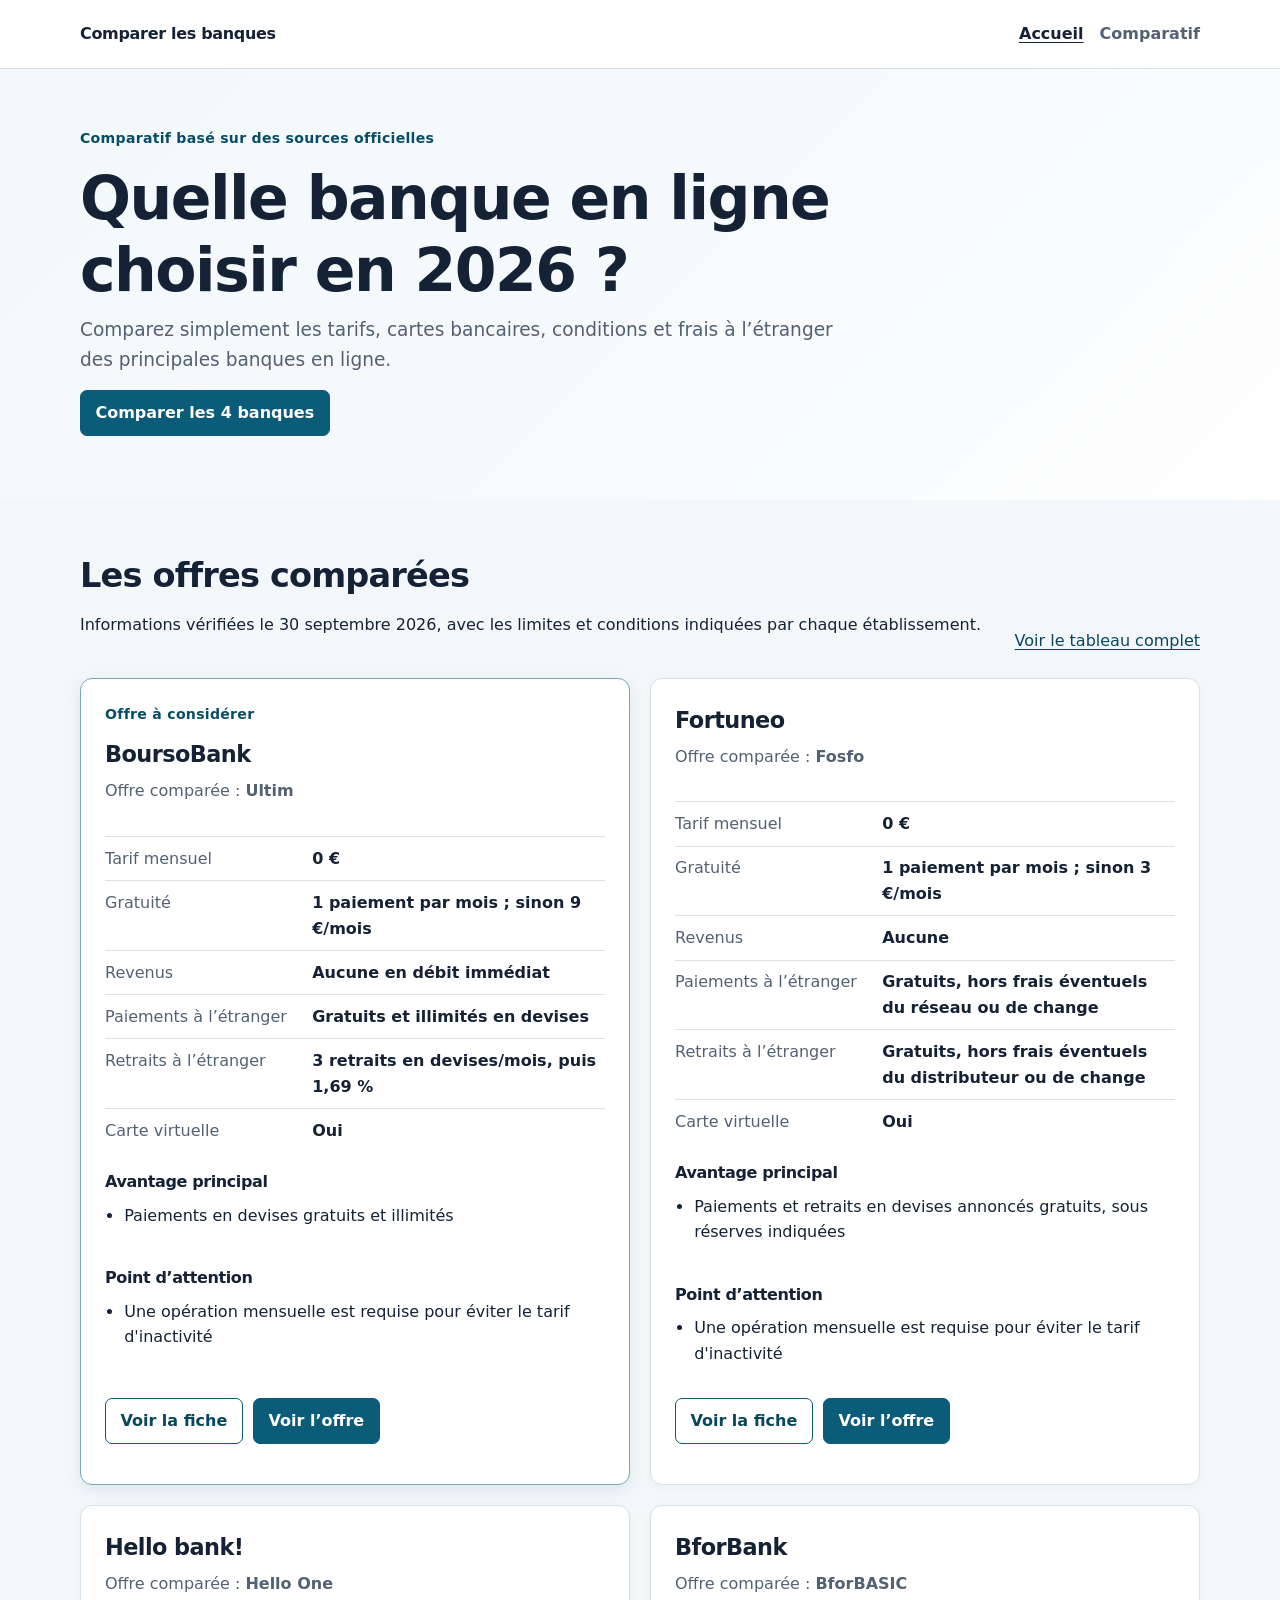
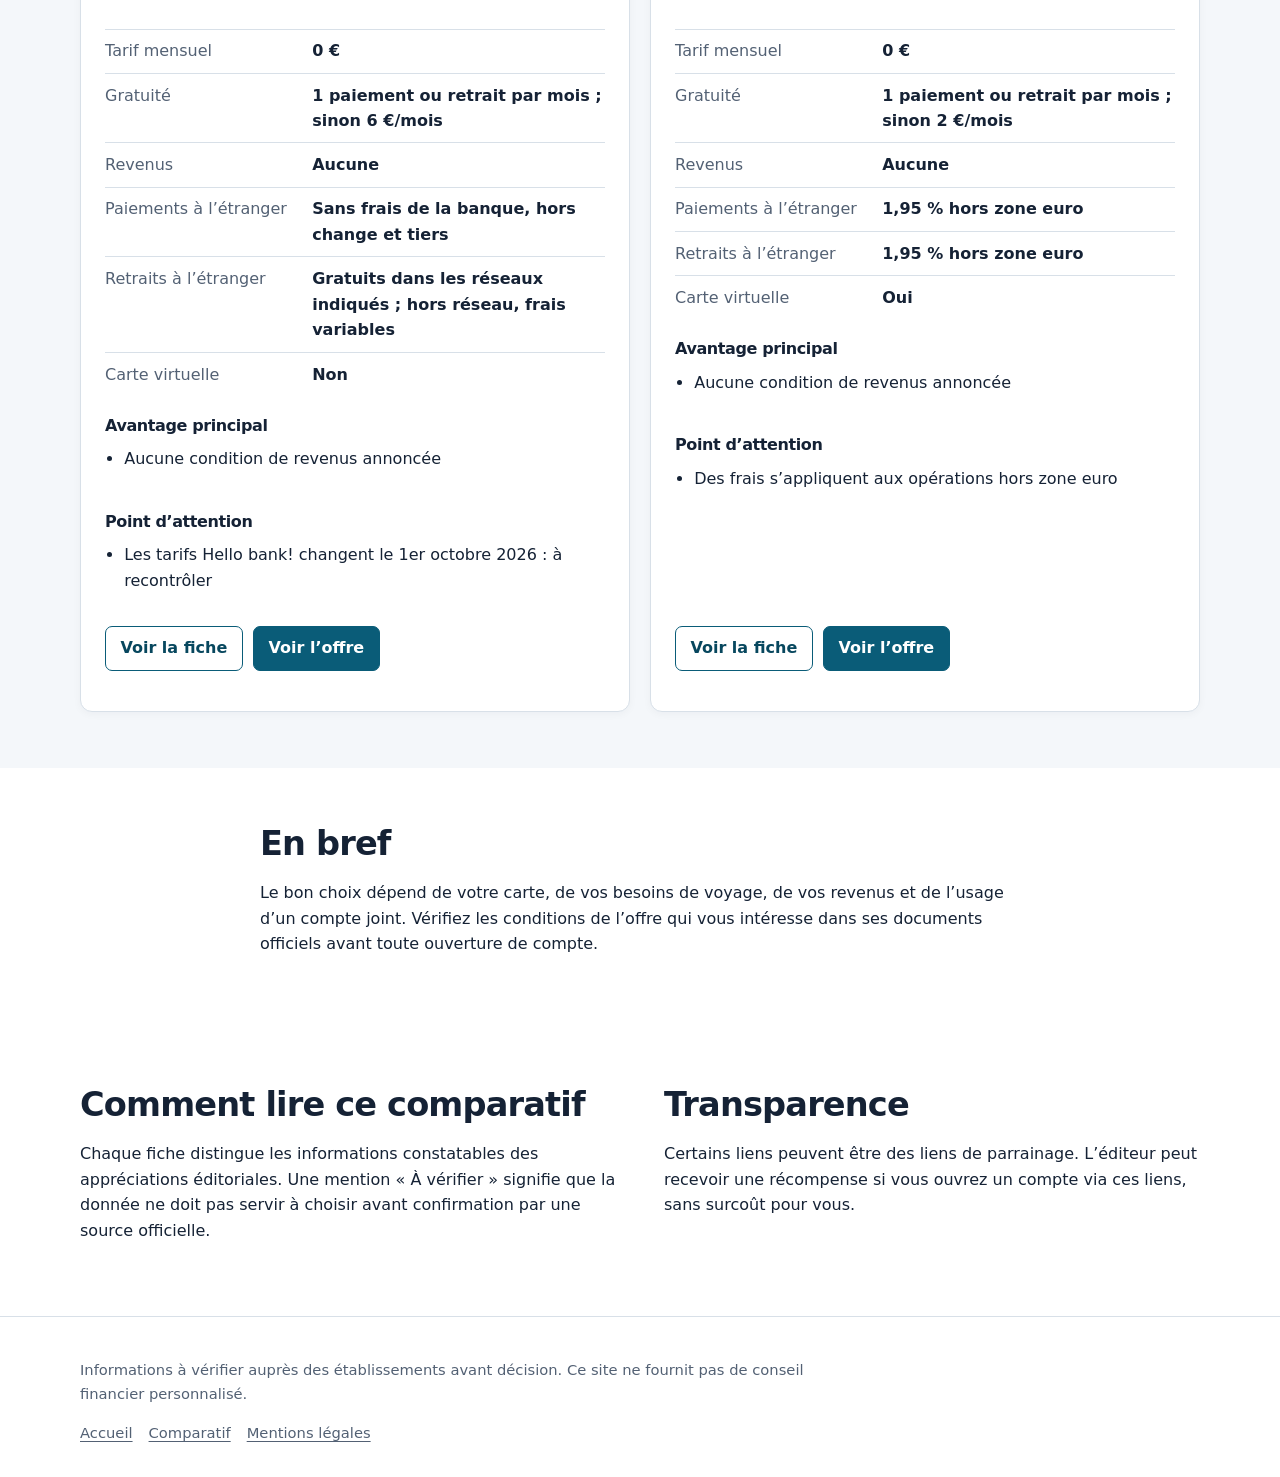
==== index.html @ 64eda51f "Initial commit: static bank comparison site" ====
<!doctype html>
<html lang="fr">
<head>
  <meta charset="utf-8">
  <meta name="viewport" content="width=device-width, initial-scale=1">
  <title>Comparer les banques en ligne en 2026 | Choisir simplement</title>
  <meta name="description" content="Comparez simplement les tarifs, cartes, conditions et frais à l’étranger de quatre banques en ligne françaises.">
  <meta name="robots" content="index,follow">
  <link rel="canonical" href="https://artisanatfacture-lgtm.github.io/Banquom-tre/">
  <meta property="og:type" content="website"><meta property="og:url" content="https://artisanatfacture-lgtm.github.io/Banquom-tre/"><meta property="og:title" content="Comparer les banques en ligne en 2026"><meta property="og:description" content="Tarifs, cartes, conditions et frais à l’étranger, présentés avec leurs sources.">
  <meta name="twitter:card" content="summary">
  <link rel="icon" href="assets/favicon.svg" type="image/svg+xml">
  <link rel="stylesheet" href="css/style.css">
  <script type="application/ld+json">{"@context":"https://schema.org","@type":"WebSite","name":"Comparer les banques en ligne","url":"https://artisanatfacture-lgtm.github.io/Banquom-tre/"}</script>
</head>
<body data-page="home">
  <a class="skip-link" href="#contenu">Aller au contenu</a>
  <header class="site-header"><div class="container header-inner"><a class="brand" href="index.html" aria-label="Accueil Comparer les banques">Comparer les banques</a><nav aria-label="Navigation principale"><a data-nav="home" href="index.html">Accueil</a><a data-nav="comparison" href="comparatif.html">Comparatif</a></nav></div></header>
  <main id="contenu">
    <section class="hero"><div class="container"><p class="eyebrow">Comparatif basé sur des sources officielles</p><h1>Quelle banque en ligne choisir en 2026&nbsp;?</h1><p class="lede">Comparez simplement les tarifs, cartes bancaires, conditions et frais à l’étranger des principales banques en ligne.</p><p><a class="button" href="comparatif.html">Comparer les 4 banques</a></p></div></section>
    <section class="section section-muted" aria-labelledby="offers-title"><div class="container"><div class="section-heading"><div><h2 id="offers-title">Les offres comparées</h2><p>Informations vérifiées le 30 septembre 2026, avec les limites et conditions indiquées par chaque établissement.</p></div><a href="comparatif.html">Voir le tableau complet</a></div><div id="bank-cards" class="bank-grid" aria-live="polite"></div><noscript><p>Activez JavaScript pour afficher les cartes de comparaison. Vous pouvez aussi consulter les fiches : <a href="boursobank.html">BoursoBank</a>, <a href="fortuneo.html">Fortuneo</a>, <a href="hello-bank.html">Hello bank!</a> et <a href="bforbank.html">BforBank</a>.</p></noscript></div></section>
    <section class="section" aria-labelledby="choisir-title"><div class="container narrow"><h2 id="choisir-title">En bref</h2><p>Le bon choix dépend de votre carte, de vos besoins de voyage, de vos revenus et de l’usage d’un compte joint. Vérifiez les conditions de l’offre qui vous intéresse dans ses documents officiels avant toute ouverture de compte.</p></div></section>
    <section class="section" aria-labelledby="method-title"><div class="container two-columns"><div><h2 id="method-title">Comment lire ce comparatif</h2><p>Chaque fiche distingue les informations constatables des appréciations éditoriales. Une mention « À vérifier » signifie que la donnée ne doit pas servir à choisir avant confirmation par une source officielle.</p></div><div><h2>Transparence</h2><p>Certains liens peuvent être des liens de parrainage. L’éditeur peut recevoir une récompense si vous ouvrez un compte via ces liens, sans surcoût pour vous.</p></div></div></section>
  </main>
  <footer class="site-footer"><div class="container"><p>Informations à vérifier auprès des établissements avant décision. Ce site ne fournit pas de conseil financier personnalisé.</p><nav aria-label="Liens de pied de page"><a href="index.html">Accueil</a><a href="comparatif.html">Comparatif</a><a href="mentions-legales.html">Mentions légales</a></nav></div></footer>
  <script src="js/banques.js"></script><script src="js/app.js"></script>
</body>
</html>
---- css/style.css ----
:root { --ink:#152235; --muted:#536174; --surface:#fff; --soft:#f4f7fa; --line:#d8e0e8; --accent:#0a5c78; --accent-dark:#07475e; --focus:#d14e00; --radius:12px; }
* { box-sizing:border-box; }
html { scroll-behavior:smooth; }
body { margin:0; background:var(--surface); color:var(--ink); font-family:system-ui,-apple-system,BlinkMacSystemFont,"Segoe UI",sans-serif; font-size:16px; line-height:1.6; }
a { color:var(--accent-dark); text-underline-offset:3px; }
a:hover { color:var(--ink); }
a:focus-visible, input:focus-visible { outline:3px solid var(--focus); outline-offset:3px; }
.container { width:min(1120px, calc(100% - 2rem)); margin-inline:auto; }
.narrow { max-width:760px; }
.site-header { border-bottom:1px solid var(--line); background:#fff; }
.header-inner { min-height:68px; display:flex; align-items:center; justify-content:space-between; gap:1rem; }
.brand { color:var(--ink); font-weight:750; text-decoration:none; letter-spacing:-.02em; }
.site-header nav, .site-footer nav { display:flex; flex-wrap:wrap; gap:1rem; }
.site-brand { color:var(--ink); font-weight:750; text-decoration:none; letter-spacing:-.02em; }
.site-header nav a { color:var(--muted); text-decoration:none; font-weight:600; }
.site-header nav a[aria-current="page"] { color:var(--ink); text-decoration:underline; }
.hero, .page-intro { padding:3.5rem 0 3rem; background:linear-gradient(135deg,#f2f8fa,#f8fafc 62%,#fff); }
h1,h2,h3,h4 { color:var(--ink); line-height:1.2; letter-spacing:-.025em; }
h1 { max-width:780px; margin:0; font-size:clamp(2.1rem,5vw,3.75rem); }
h2 { margin:0 0 1rem; font-size:clamp(1.55rem,3vw,2.1rem); }
h3 { margin:.25rem 0 .65rem; font-size:1.4rem; }
h4 { margin:1.25rem 0 .35rem; font-size:1rem; }
p { margin:.6rem 0 1rem; }
.lede { max-width:760px; color:var(--muted); font-size:1.16rem; }
.eyebrow, .card-badge { display:inline-block; margin:0 0 .75rem; color:#064d65; font-size:.88rem; font-weight:750; letter-spacing:.02em; }
.section { padding:3.5rem 0; }
.section-muted { background:var(--soft); }
.section-heading { display:flex; align-items:end; justify-content:space-between; gap:1.5rem; margin-bottom:1.5rem; }
.two-columns { display:grid; grid-template-columns:repeat(2,minmax(0,1fr)); gap:3rem; }
.bank-grid { display:grid; grid-template-columns:repeat(2,minmax(0,1fr)); gap:1.25rem; }
.bank-card { display:flex; min-width:0; flex-direction:column; padding:1.5rem; border:1px solid var(--line); border-radius:var(--radius); background:#fff; box-shadow:0 2px 8px rgb(21 34 53 / .04); }
.bank-card-featured { border-color:#79a7b6; box-shadow:0 5px 16px rgb(10 92 120 / .10); }
.offer-name { margin-top:0; color:var(--muted); }
.bank-facts { margin:1rem 0 0; }
.bank-facts div { display:grid; grid-template-columns:minmax(120px, .8fr) 1.2fr; gap:.75rem; padding:.55rem 0; border-top:1px solid var(--line); }
.bank-facts dt { color:var(--muted); }.bank-facts dd { margin:0; font-weight:600; }
.bank-card ul { padding-left:1.2rem; margin:.1rem 0 1rem; }.bank-card li { margin:.25rem 0; }.bank-card .bank-limits { margin-bottom:1rem; }
.card-actions { display:flex; flex-wrap:wrap; gap:.65rem; margin-top:auto; padding-top:.75rem; }
.button { display:inline-flex; align-items:center; justify-content:center; min-height:43px; padding:.55rem .9rem; border:1px solid var(--accent); border-radius:7px; background:var(--accent); color:#fff; font-weight:700; text-align:center; text-decoration:none; }
.button:hover { border-color:var(--accent-dark); background:var(--accent-dark); color:#fff; }.button-secondary { background:#fff; color:var(--accent-dark); }
.filters fieldset { display:flex; flex-wrap:wrap; gap:.75rem 1.25rem; margin:0; padding:1rem; border:1px solid var(--line); border-radius:var(--radius); }.filters legend { padding:0 .35rem; font-weight:700; }.filters label { display:flex; align-items:center; gap:.45rem; color:var(--ink); }.filters input { width:1.1rem; height:1.1rem; accent-color:var(--accent); }
.filter-status,.table-help { color:var(--muted); font-size:.94rem; }.table-help { margin-bottom:.6rem; }.table-scroll { overflow-x:auto; border:1px solid var(--line); border-radius:var(--radius); }.table-scroll:focus-visible { outline:3px solid var(--focus); outline-offset:3px; }.empty-state { margin:0; padding:1rem; }
table { width:100%; min-width:980px; border-collapse:collapse; font-size:.94rem; }th,td { padding:.85rem .9rem; border-bottom:1px solid var(--line); text-align:left; vertical-align:top; }thead th { background:#eaf2f5; font-weight:750; }tbody tr:last-child th,tbody tr:last-child td { border-bottom:0; }tbody th { white-space:nowrap; }
.breadcrumbs { display:flex; flex-wrap:wrap; gap:.55rem; margin-bottom:1rem; color:var(--muted); font-size:.94rem; }.breadcrumbs span[aria-current="page"] { color:var(--ink); }
.detail-page { max-width:900px; padding-top:1.5rem; padding-bottom:4rem; }.detail-page .page-intro { margin:0 0 2rem; padding:2.25rem; border-radius:var(--radius); background:var(--soft); }.detail-page article > section { margin:2.75rem 0; }.detail-page .lead { max-width:720px; color:var(--muted); font-size:1.12rem; }.verification { color:var(--muted); font-size:.92rem; }.breadcrumb { margin:0 0 1.25rem; color:var(--muted); font-size:.92rem; }.breadcrumb ol { display:flex; flex-wrap:wrap; gap:.5rem; padding:0; margin:0; list-style:none; }.breadcrumb li + li::before { content:"/"; margin-right:.5rem; }.fact-grid { display:grid; grid-template-columns:repeat(2,minmax(0,1fr)); gap:0; margin:1.25rem 0; border:1px solid var(--line); border-radius:var(--radius); overflow:hidden; }.fact-grid div { padding:1rem; border-bottom:1px solid var(--line); background:#fff; }.fact-grid div:nth-child(odd) { border-right:1px solid var(--line); }.fact-grid div:nth-last-child(-n + 2) { border-bottom:0; }.fact-grid dt { color:var(--muted); font-size:.88rem; }.fact-grid dd { margin:.15rem 0 0; font-weight:650; }.offer-panel { padding:1.5rem; border:1px solid #79a7b6; border-radius:var(--radius); background:#f2f8fa; }.offer-panel h2 { margin-top:0; }.disclosure { color:var(--muted); font-size:.92rem; }.detail-page details { padding:.85rem 0; border-bottom:1px solid var(--line); }.detail-page summary { cursor:pointer; font-weight:700; }.detail-page details p { margin: .75rem 0 0; }
.site-footer { padding:2rem 0; border-top:1px solid var(--line); color:var(--muted); font-size:.92rem; }.site-footer p { max-width:780px; }.site-footer nav a { color:var(--muted); }
.skip-link { position:absolute; z-index:10; top:0; left:0; padding:.55rem .8rem; transform:translateY(-120%); background:var(--ink); color:#fff; }.skip-link:focus { transform:translateY(0); }
.sr-only { position:absolute; width:1px; height:1px; padding:0; margin:-1px; overflow:hidden; clip:rect(0,0,0,0); white-space:nowrap; border:0; }
@media (max-width:720px) { .header-inner { min-height:62px; }.hero,.page-intro { padding:3.25rem 0 2.75rem; }.section { padding:2.75rem 0; }.bank-grid,.two-columns,.fact-grid { grid-template-columns:1fr; }.section-heading { align-items:start; flex-direction:column; gap:.25rem; }.bank-facts div { grid-template-columns:1fr; gap:.05rem; }.bank-facts dt { font-size:.9rem; }.card-actions .button { flex:1 1 100%; }.detail-page { padding-top:1rem; padding-bottom:2.75rem; }.detail-page .page-intro { padding:1.5rem; }.fact-grid div:nth-child(odd) { border-right:0; }.fact-grid div:nth-last-child(-n + 2) { border-bottom:1px solid var(--line); }.fact-grid div:last-child { border-bottom:0; } }
@media (prefers-reduced-motion:reduce) { html { scroll-behavior:auto; } }
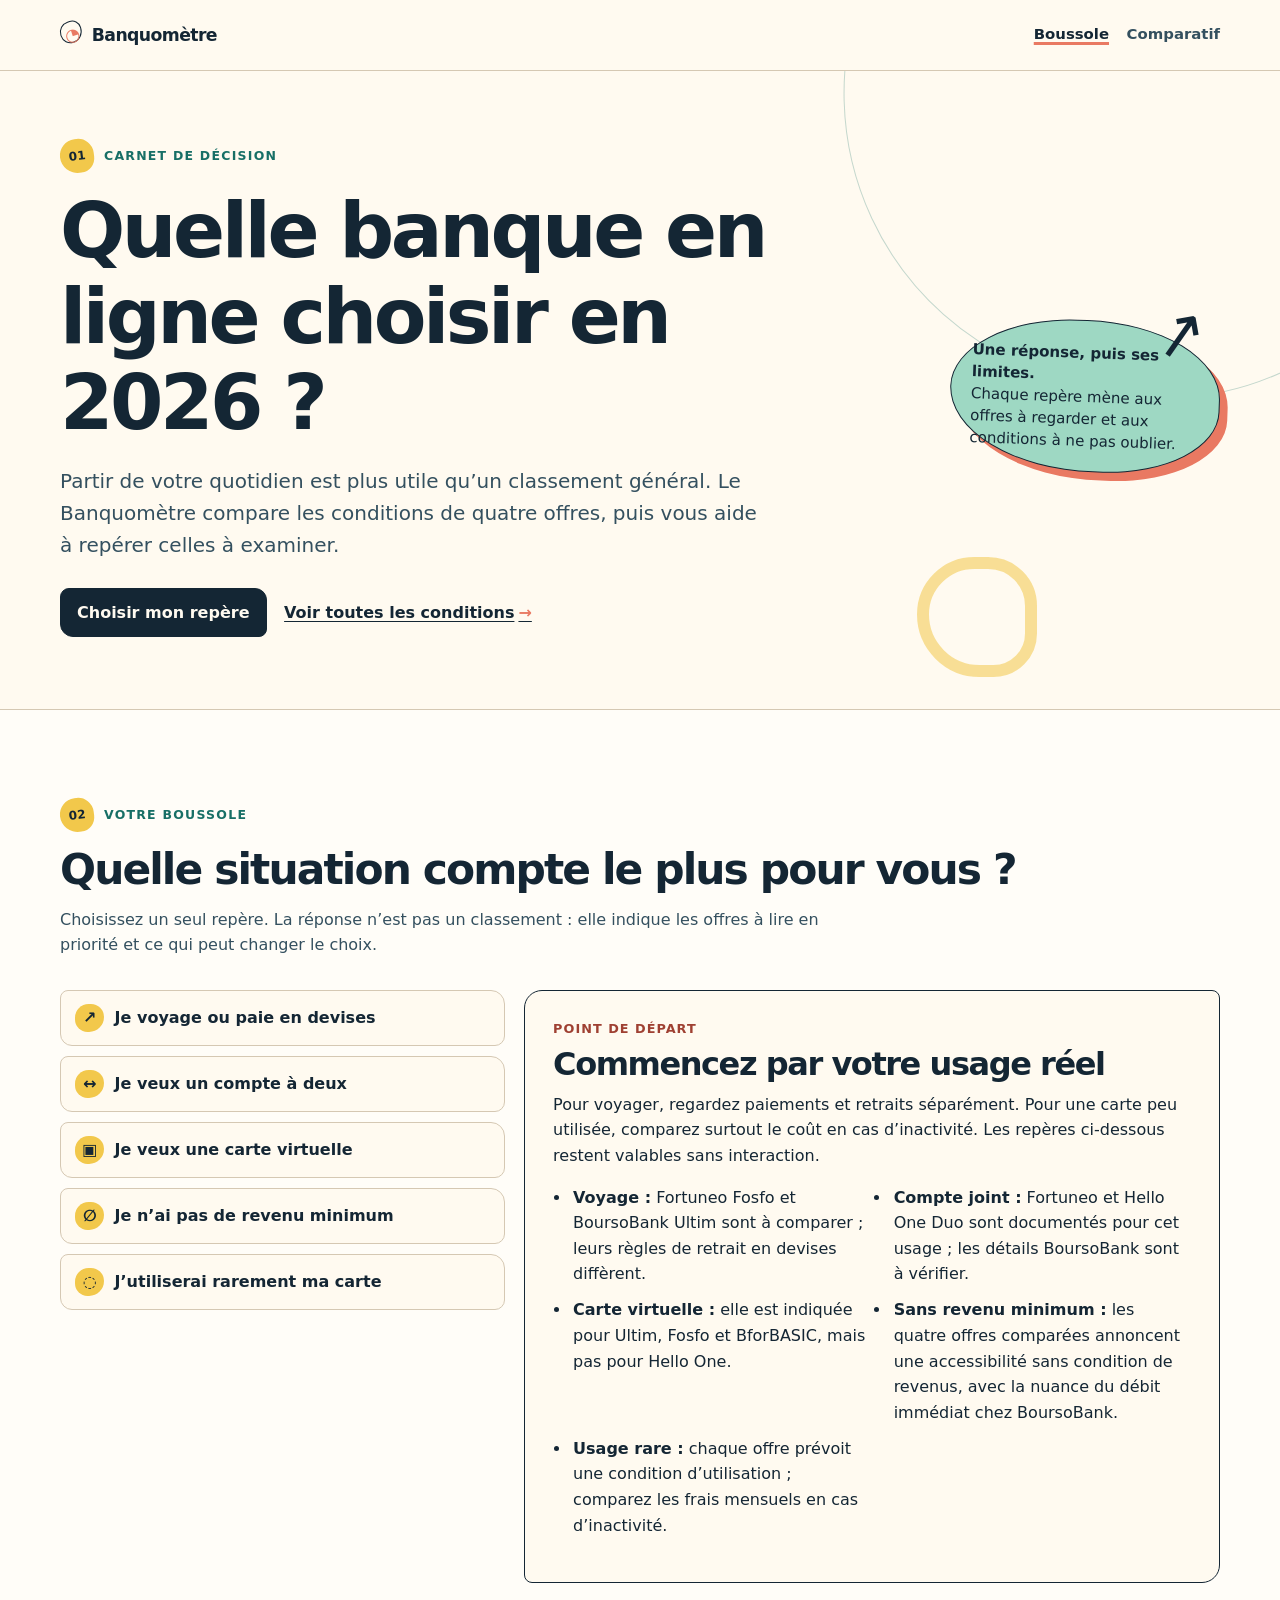
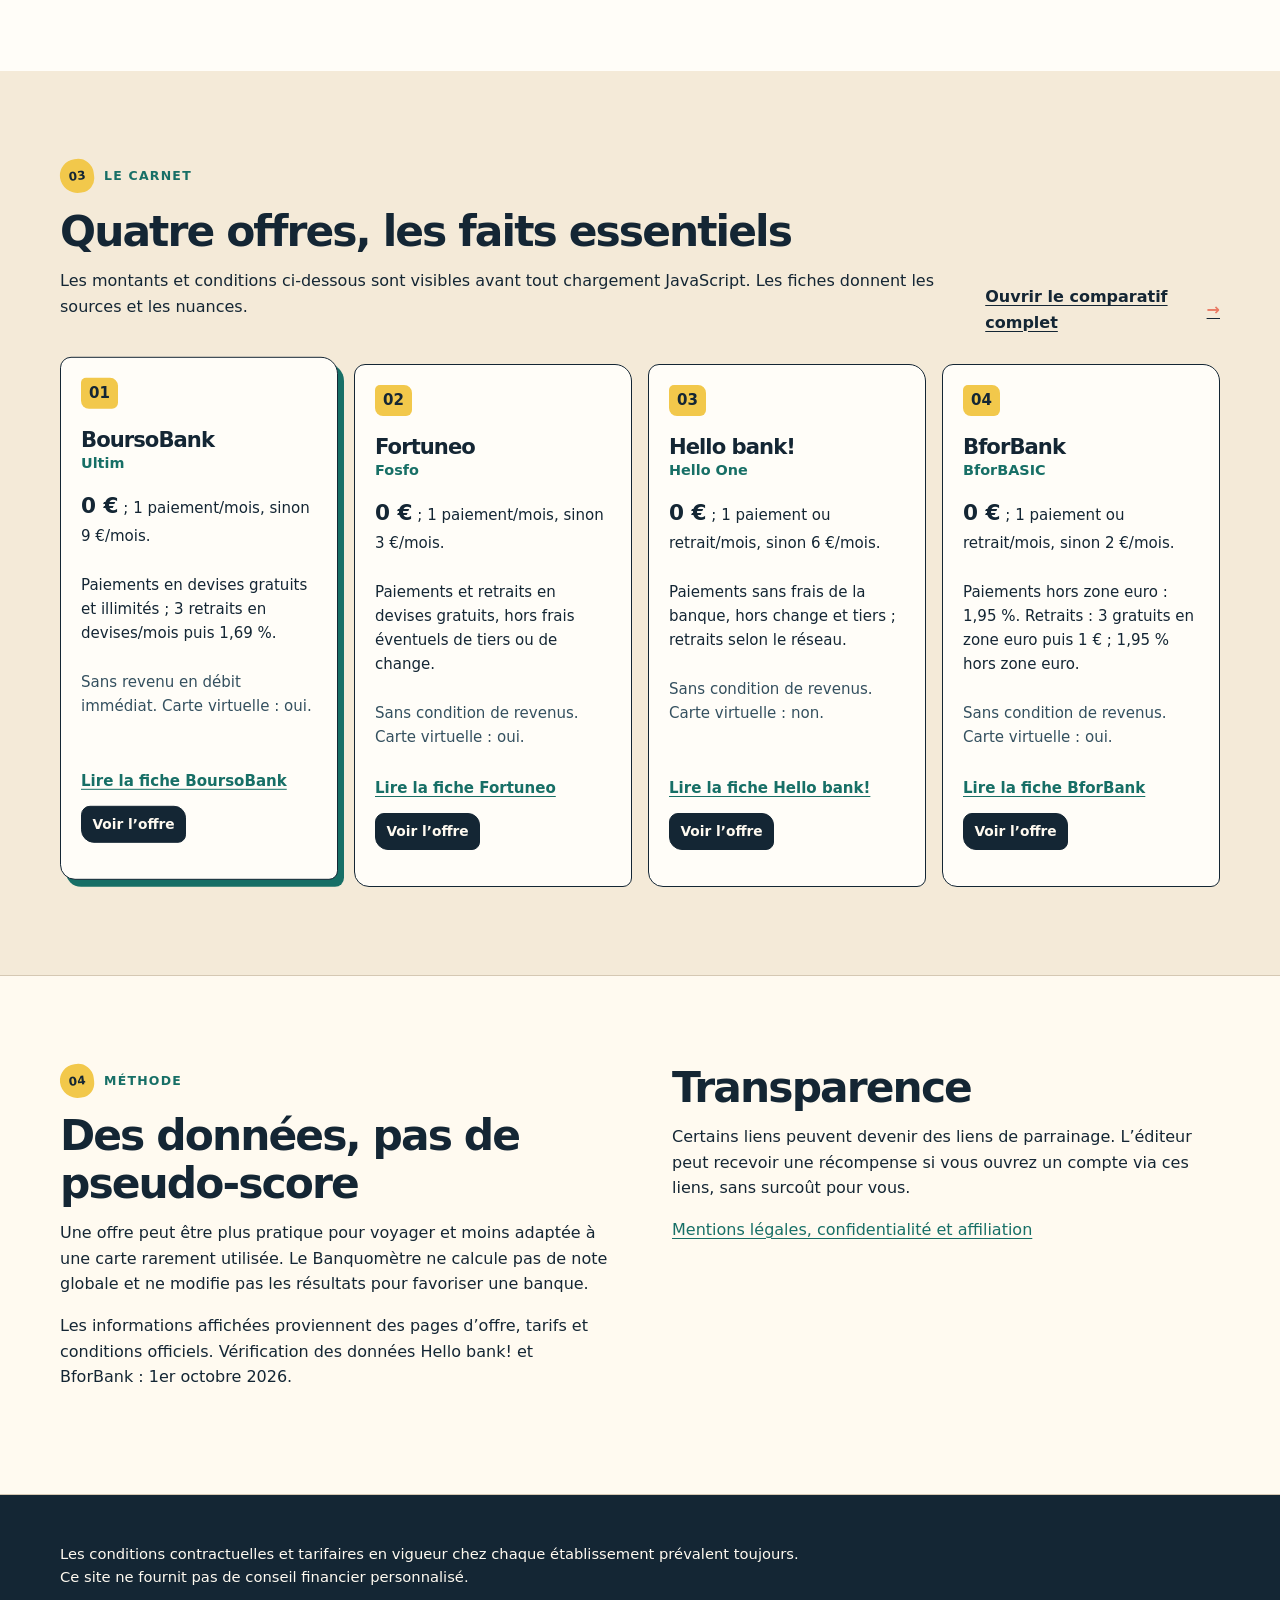
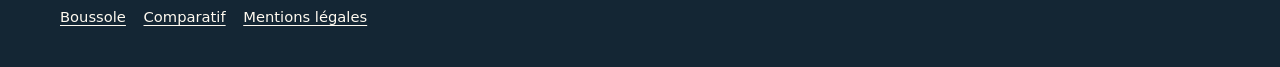
==== commit c89cf98d: "Refondre le parcours de comparaison et les contenus SEO" ====
--- a/index.html
+++ b/index.html
@@ -3,26 +3,34 @@
 <head>
   <meta charset="utf-8">
   <meta name="viewport" content="width=device-width, initial-scale=1">
-  <title>Comparer les banques en ligne en 2026 | Choisir simplement</title>
-  <meta name="description" content="Comparez simplement les tarifs, cartes, conditions et frais à l’étranger de quatre banques en ligne françaises.">
+  <title>Quelle banque en ligne choisir en 2026 ? | Banquomètre</title>
+  <meta name="description" content="Le Banquomètre aide à choisir une banque en ligne selon vos priorités : voyage, compte joint, carte virtuelle, revenus et usage occasionnel.">
   <meta name="robots" content="index,follow">
   <link rel="canonical" href="https://artisanatfacture-lgtm.github.io/Banquom-tre/">
-  <meta property="og:type" content="website"><meta property="og:url" content="https://artisanatfacture-lgtm.github.io/Banquom-tre/"><meta property="og:title" content="Comparer les banques en ligne en 2026"><meta property="og:description" content="Tarifs, cartes, conditions et frais à l’étranger, présentés avec leurs sources.">
+  <meta property="og:type" content="website"><meta property="og:url" content="https://artisanatfacture-lgtm.github.io/Banquom-tre/"><meta property="og:title" content="Quelle banque en ligne choisir en 2026 ? | Banquomètre"><meta property="og:description" content="Des repères clairs et sourcés pour comparer quatre banques en ligne.">
   <meta name="twitter:card" content="summary">
   <link rel="icon" href="assets/favicon.svg" type="image/svg+xml">
   <link rel="stylesheet" href="css/style.css">
-  <script type="application/ld+json">{"@context":"https://schema.org","@type":"WebSite","name":"Comparer les banques en ligne","url":"https://artisanatfacture-lgtm.github.io/Banquom-tre/"}</script>
+  <script type="application/ld+json">{"@context":"https://schema.org","@type":"WebSite","name":"Banquomètre","url":"https://artisanatfacture-lgtm.github.io/Banquom-tre/"}</script>
 </head>
 <body data-page="home">
   <a class="skip-link" href="#contenu">Aller au contenu</a>
-  <header class="site-header"><div class="container header-inner"><a class="brand" href="index.html" aria-label="Accueil Comparer les banques">Comparer les banques</a><nav aria-label="Navigation principale"><a data-nav="home" href="index.html">Accueil</a><a data-nav="comparison" href="comparatif.html">Comparatif</a></nav></div></header>
+  <header class="site-header"><div class="container header-inner"><a class="brand" href="index.html" aria-label="Accueil Banquomètre"><span aria-hidden="true">◔</span> Banquomètre</a><nav aria-label="Navigation principale"><a data-nav="home" href="index.html">Boussole</a><a data-nav="comparison" href="comparatif.html">Comparatif</a></nav></div></header>
   <main id="contenu">
-    <section class="hero"><div class="container"><p class="eyebrow">Comparatif basé sur des sources officielles</p><h1>Quelle banque en ligne choisir en 2026&nbsp;?</h1><p class="lede">Comparez simplement les tarifs, cartes bancaires, conditions et frais à l’étranger des principales banques en ligne.</p><p><a class="button" href="comparatif.html">Comparer les 4 banques</a></p></div></section>
-    <section class="section section-muted" aria-labelledby="offers-title"><div class="container"><div class="section-heading"><div><h2 id="offers-title">Les offres comparées</h2><p>Informations vérifiées le 30 septembre 2026, avec les limites et conditions indiquées par chaque établissement.</p></div><a href="comparatif.html">Voir le tableau complet</a></div><div id="bank-cards" class="bank-grid" aria-live="polite"></div><noscript><p>Activez JavaScript pour afficher les cartes de comparaison. Vous pouvez aussi consulter les fiches : <a href="boursobank.html">BoursoBank</a>, <a href="fortuneo.html">Fortuneo</a>, <a href="hello-bank.html">Hello bank!</a> et <a href="bforbank.html">BforBank</a>.</p></noscript></div></section>
-    <section class="section" aria-labelledby="choisir-title"><div class="container narrow"><h2 id="choisir-title">En bref</h2><p>Le bon choix dépend de votre carte, de vos besoins de voyage, de vos revenus et de l’usage d’un compte joint. Vérifiez les conditions de l’offre qui vous intéresse dans ses documents officiels avant toute ouverture de compte.</p></div></section>
-    <section class="section" aria-labelledby="method-title"><div class="container two-columns"><div><h2 id="method-title">Comment lire ce comparatif</h2><p>Chaque fiche distingue les informations constatables des appréciations éditoriales. Une mention « À vérifier » signifie que la donnée ne doit pas servir à choisir avant confirmation par une source officielle.</p></div><div><h2>Transparence</h2><p>Certains liens peuvent être des liens de parrainage. L’éditeur peut recevoir une récompense si vous ouvrez un compte via ces liens, sans surcoût pour vous.</p></div></div></section>
+    <section class="hero"><div class="container hero-layout"><div><p class="eyebrow"><span>01</span> Carnet de décision</p><h1>Quelle banque en ligne choisir en 2026&nbsp;?</h1><p class="lede">Partir de votre quotidien est plus utile qu’un classement général. Le Banquomètre compare les conditions de quatre offres, puis vous aide à repérer celles à examiner.</p><p class="hero-actions"><a class="button" href="#priorites">Choisir mon repère</a><a class="text-link" href="comparatif.html">Voir toutes les conditions</a></p></div><aside class="compass-note" aria-label="Méthode du Banquomètre"><span class="compass-mark" aria-hidden="true">↗</span><p><strong>Une réponse, puis ses limites.</strong><br>Chaque repère mène aux offres à regarder et aux conditions à ne pas oublier.</p></aside></div></section>
+
+    <section id="priorites" class="section decision-section" aria-labelledby="priority-title"><div class="container"><div class="section-kicker"><span>02</span><p>Votre boussole</p></div><h2 id="priority-title">Quelle situation compte le plus pour vous&nbsp;?</h2><p class="section-intro">Choisissez un seul repère. La réponse n’est pas un classement : elle indique les offres à lire en priorité et ce qui peut changer le choix.</p><div class="priority-layout"><div class="priority-list" role="group" aria-label="Choisir une priorité"><button type="button" class="priority-button" data-priority="travel" aria-pressed="false"><span>↗</span> Je voyage ou paie en devises</button><button type="button" class="priority-button" data-priority="joint" aria-pressed="false"><span>↔</span> Je veux un compte à deux</button><button type="button" class="priority-button" data-priority="virtual" aria-pressed="false"><span>▣</span> Je veux une carte virtuelle</button><button type="button" class="priority-button" data-priority="income" aria-pressed="false"><span>∅</span> Je n’ai pas de revenu minimum</button><button type="button" class="priority-button" data-priority="rare" aria-pressed="false"><span>◌</span> J’utiliserai rarement ma carte</button></div><div id="priority-answer" class="decision-answer"><p class="answer-label">Point de départ</p><h3>Commencez par votre usage réel</h3><p>Pour voyager, regardez paiements et retraits séparément. Pour une carte peu utilisée, comparez surtout le coût en cas d’inactivité. Les repères ci-dessous restent valables sans interaction.</p><ul><li><strong>Voyage :</strong> Fortuneo Fosfo et BoursoBank Ultim sont à comparer ; leurs règles de retrait en devises diffèrent.</li><li><strong>Compte joint :</strong> Fortuneo et Hello One Duo sont documentés pour cet usage ; les détails BoursoBank sont à vérifier.</li><li><strong>Carte virtuelle :</strong> elle est indiquée pour Ultim, Fosfo et BforBASIC, mais pas pour Hello One.</li><li><strong>Sans revenu minimum :</strong> les quatre offres comparées annoncent une accessibilité sans condition de revenus, avec la nuance du débit immédiat chez BoursoBank.</li><li><strong>Usage rare :</strong> chaque offre prévoit une condition d’utilisation ; comparez les frais mensuels en cas d’inactivité.</li></ul></div></div><p id="priority-status" class="sr-only" aria-live="polite"></p></div></section>
+
+    <section class="section offer-ledger" aria-labelledby="offers-title"><div class="container"><div class="section-heading"><div><div class="section-kicker"><span>03</span><p>Le carnet</p></div><h2 id="offers-title">Quatre offres, les faits essentiels</h2><p>Les montants et conditions ci-dessous sont visibles avant tout chargement JavaScript. Les fiches donnent les sources et les nuances.</p></div><a class="text-link" href="comparatif.html">Ouvrir le comparatif complet</a></div><div class="static-offer-grid">
+      <article class="static-offer featured-static"><p class="offer-number">01</p><h3>BoursoBank <span>Ultim</span></h3><p><strong>0 €</strong> ; 1 paiement/mois, sinon 9 €/mois.</p><p>Paiements en devises gratuits et illimités ; 3 retraits en devises/mois puis 1,69 %.</p><p class="offer-note">Sans revenu en débit immédiat. Carte virtuelle : oui.</p><p class="offer-actions"><a href="boursobank.html">Lire la fiche BoursoBank</a><a class="button small-button" data-offer-link="boursobank" href="https://www.boursobank.com/banque/carte-bancaire-gratuite-ultim">Voir l’offre</a></p></article>
+      <article class="static-offer"><p class="offer-number">02</p><h3>Fortuneo <span>Fosfo</span></h3><p><strong>0 €</strong> ; 1 paiement/mois, sinon 3 €/mois.</p><p>Paiements et retraits en devises gratuits, hors frais éventuels de tiers ou de change.</p><p class="offer-note">Sans condition de revenus. Carte virtuelle : oui.</p><p class="offer-actions"><a href="fortuneo.html">Lire la fiche Fortuneo</a><a class="button small-button" data-offer-link="fortuneo" href="https://www.fortuneo.fr/compte-bancaire/decouvrir-fosfo">Voir l’offre</a></p></article>
+      <article class="static-offer"><p class="offer-number">03</p><h3>Hello bank! <span>Hello One</span></h3><p><strong>0 €</strong> ; 1 paiement ou retrait/mois, sinon 6 €/mois.</p><p>Paiements sans frais de la banque, hors change et tiers ; retraits selon le réseau.</p><p class="offer-note">Sans condition de revenus. Carte virtuelle : non.</p><p class="offer-actions"><a href="hello-bank.html">Lire la fiche Hello bank!</a><a class="button small-button" data-offer-link="hello-bank" href="https://www.hellobank.fr/fr/offre/compte-et-cartes/hello-one/">Voir l’offre</a></p></article>
+      <article class="static-offer"><p class="offer-number">04</p><h3>BforBank <span>BforBASIC</span></h3><p><strong>0 €</strong> ; 1 paiement ou retrait/mois, sinon 2 €/mois.</p><p>Paiements hors zone euro : 1,95 %. Retraits : 3 gratuits en zone euro puis 1 € ; 1,95 % hors zone euro.</p><p class="offer-note">Sans condition de revenus. Carte virtuelle : oui.</p><p class="offer-actions"><a href="bforbank.html">Lire la fiche BforBank</a><a class="button small-button" data-offer-link="bforbank" href="https://www.bforbank.com/compte-bancaire/carte-bancaire-bforbasic">Voir l’offre</a></p></article>
+    </div></div></section>
+
+    <section class="section source-section" aria-labelledby="method-title"><div class="container two-columns"><div><div class="section-kicker"><span>04</span><p>Méthode</p></div><h2 id="method-title">Des données, pas de pseudo-score</h2><p>Une offre peut être plus pratique pour voyager et moins adaptée à une carte rarement utilisée. Le Banquomètre ne calcule pas de note globale et ne modifie pas les résultats pour favoriser une banque.</p><p>Les informations affichées proviennent des pages d’offre, tarifs et conditions officiels. <time datetime="2026-10-01">Vérification des données Hello bank! et BforBank : 1er octobre 2026.</time></p></div><div><h2>Transparence</h2><p>Certains liens peuvent devenir des liens de parrainage. L’éditeur peut recevoir une récompense si vous ouvrez un compte via ces liens, sans surcoût pour vous.</p><p><a href="mentions-legales.html">Mentions légales, confidentialité et affiliation</a></p></div></div></section>
   </main>
-  <footer class="site-footer"><div class="container"><p>Informations à vérifier auprès des établissements avant décision. Ce site ne fournit pas de conseil financier personnalisé.</p><nav aria-label="Liens de pied de page"><a href="index.html">Accueil</a><a href="comparatif.html">Comparatif</a><a href="mentions-legales.html">Mentions légales</a></nav></div></footer>
+  <footer class="site-footer"><div class="container"><p>Les conditions contractuelles et tarifaires en vigueur chez chaque établissement prévalent toujours. Ce site ne fournit pas de conseil financier personnalisé.</p><nav aria-label="Liens de pied de page"><a href="index.html">Boussole</a><a href="comparatif.html">Comparatif</a><a href="mentions-legales.html">Mentions légales</a></nav></div></footer>
   <script src="js/banques.js"></script><script src="js/app.js"></script>
 </body>
 </html>
--- a/css/style.css
+++ b/css/style.css
@@ -1,50 +1,22 @@
-:root { --ink:#152235; --muted:#536174; --surface:#fff; --soft:#f4f7fa; --line:#d8e0e8; --accent:#0a5c78; --accent-dark:#07475e; --focus:#d14e00; --radius:12px; }
+:root { --ink:#142634; --ink-soft:#34505f; --paper:#fffaf0; --paper-deep:#f4ead8; --mint:#9ed8c3; --mint-deep:#176f66; --coral:#e97962; --coral-deep:#9f4032; --sun:#f2c84b; --line:#d5c8b3; --white:#fffdf8; --focus:#b9442b; --radius:18px; }
 * { box-sizing:border-box; }
+[hidden] { display:none !important; }
 html { scroll-behavior:smooth; }
-body { margin:0; background:var(--surface); color:var(--ink); font-family:system-ui,-apple-system,BlinkMacSystemFont,"Segoe UI",sans-serif; font-size:16px; line-height:1.6; }
-a { color:var(--accent-dark); text-underline-offset:3px; }
-a:hover { color:var(--ink); }
-a:focus-visible, input:focus-visible { outline:3px solid var(--focus); outline-offset:3px; }
-.container { width:min(1120px, calc(100% - 2rem)); margin-inline:auto; }
-.narrow { max-width:760px; }
-.site-header { border-bottom:1px solid var(--line); background:#fff; }
-.header-inner { min-height:68px; display:flex; align-items:center; justify-content:space-between; gap:1rem; }
-.brand { color:var(--ink); font-weight:750; text-decoration:none; letter-spacing:-.02em; }
-.site-header nav, .site-footer nav { display:flex; flex-wrap:wrap; gap:1rem; }
-.site-brand { color:var(--ink); font-weight:750; text-decoration:none; letter-spacing:-.02em; }
-.site-header nav a { color:var(--muted); text-decoration:none; font-weight:600; }
-.site-header nav a[aria-current="page"] { color:var(--ink); text-decoration:underline; }
-.hero, .page-intro { padding:3.5rem 0 3rem; background:linear-gradient(135deg,#f2f8fa,#f8fafc 62%,#fff); }
-h1,h2,h3,h4 { color:var(--ink); line-height:1.2; letter-spacing:-.025em; }
-h1 { max-width:780px; margin:0; font-size:clamp(2.1rem,5vw,3.75rem); }
-h2 { margin:0 0 1rem; font-size:clamp(1.55rem,3vw,2.1rem); }
-h3 { margin:.25rem 0 .65rem; font-size:1.4rem; }
-h4 { margin:1.25rem 0 .35rem; font-size:1rem; }
-p { margin:.6rem 0 1rem; }
-.lede { max-width:760px; color:var(--muted); font-size:1.16rem; }
-.eyebrow, .card-badge { display:inline-block; margin:0 0 .75rem; color:#064d65; font-size:.88rem; font-weight:750; letter-spacing:.02em; }
-.section { padding:3.5rem 0; }
-.section-muted { background:var(--soft); }
-.section-heading { display:flex; align-items:end; justify-content:space-between; gap:1.5rem; margin-bottom:1.5rem; }
-.two-columns { display:grid; grid-template-columns:repeat(2,minmax(0,1fr)); gap:3rem; }
-.bank-grid { display:grid; grid-template-columns:repeat(2,minmax(0,1fr)); gap:1.25rem; }
-.bank-card { display:flex; min-width:0; flex-direction:column; padding:1.5rem; border:1px solid var(--line); border-radius:var(--radius); background:#fff; box-shadow:0 2px 8px rgb(21 34 53 / .04); }
-.bank-card-featured { border-color:#79a7b6; box-shadow:0 5px 16px rgb(10 92 120 / .10); }
-.offer-name { margin-top:0; color:var(--muted); }
-.bank-facts { margin:1rem 0 0; }
-.bank-facts div { display:grid; grid-template-columns:minmax(120px, .8fr) 1.2fr; gap:.75rem; padding:.55rem 0; border-top:1px solid var(--line); }
-.bank-facts dt { color:var(--muted); }.bank-facts dd { margin:0; font-weight:600; }
-.bank-card ul { padding-left:1.2rem; margin:.1rem 0 1rem; }.bank-card li { margin:.25rem 0; }.bank-card .bank-limits { margin-bottom:1rem; }
-.card-actions { display:flex; flex-wrap:wrap; gap:.65rem; margin-top:auto; padding-top:.75rem; }
-.button { display:inline-flex; align-items:center; justify-content:center; min-height:43px; padding:.55rem .9rem; border:1px solid var(--accent); border-radius:7px; background:var(--accent); color:#fff; font-weight:700; text-align:center; text-decoration:none; }
-.button:hover { border-color:var(--accent-dark); background:var(--accent-dark); color:#fff; }.button-secondary { background:#fff; color:var(--accent-dark); }
-.filters fieldset { display:flex; flex-wrap:wrap; gap:.75rem 1.25rem; margin:0; padding:1rem; border:1px solid var(--line); border-radius:var(--radius); }.filters legend { padding:0 .35rem; font-weight:700; }.filters label { display:flex; align-items:center; gap:.45rem; color:var(--ink); }.filters input { width:1.1rem; height:1.1rem; accent-color:var(--accent); }
-.filter-status,.table-help { color:var(--muted); font-size:.94rem; }.table-help { margin-bottom:.6rem; }.table-scroll { overflow-x:auto; border:1px solid var(--line); border-radius:var(--radius); }.table-scroll:focus-visible { outline:3px solid var(--focus); outline-offset:3px; }.empty-state { margin:0; padding:1rem; }
-table { width:100%; min-width:980px; border-collapse:collapse; font-size:.94rem; }th,td { padding:.85rem .9rem; border-bottom:1px solid var(--line); text-align:left; vertical-align:top; }thead th { background:#eaf2f5; font-weight:750; }tbody tr:last-child th,tbody tr:last-child td { border-bottom:0; }tbody th { white-space:nowrap; }
-.breadcrumbs { display:flex; flex-wrap:wrap; gap:.55rem; margin-bottom:1rem; color:var(--muted); font-size:.94rem; }.breadcrumbs span[aria-current="page"] { color:var(--ink); }
-.detail-page { max-width:900px; padding-top:1.5rem; padding-bottom:4rem; }.detail-page .page-intro { margin:0 0 2rem; padding:2.25rem; border-radius:var(--radius); background:var(--soft); }.detail-page article > section { margin:2.75rem 0; }.detail-page .lead { max-width:720px; color:var(--muted); font-size:1.12rem; }.verification { color:var(--muted); font-size:.92rem; }.breadcrumb { margin:0 0 1.25rem; color:var(--muted); font-size:.92rem; }.breadcrumb ol { display:flex; flex-wrap:wrap; gap:.5rem; padding:0; margin:0; list-style:none; }.breadcrumb li + li::before { content:"/"; margin-right:.5rem; }.fact-grid { display:grid; grid-template-columns:repeat(2,minmax(0,1fr)); gap:0; margin:1.25rem 0; border:1px solid var(--line); border-radius:var(--radius); overflow:hidden; }.fact-grid div { padding:1rem; border-bottom:1px solid var(--line); background:#fff; }.fact-grid div:nth-child(odd) { border-right:1px solid var(--line); }.fact-grid div:nth-last-child(-n + 2) { border-bottom:0; }.fact-grid dt { color:var(--muted); font-size:.88rem; }.fact-grid dd { margin:.15rem 0 0; font-weight:650; }.offer-panel { padding:1.5rem; border:1px solid #79a7b6; border-radius:var(--radius); background:#f2f8fa; }.offer-panel h2 { margin-top:0; }.disclosure { color:var(--muted); font-size:.92rem; }.detail-page details { padding:.85rem 0; border-bottom:1px solid var(--line); }.detail-page summary { cursor:pointer; font-weight:700; }.detail-page details p { margin: .75rem 0 0; }
-.site-footer { padding:2rem 0; border-top:1px solid var(--line); color:var(--muted); font-size:.92rem; }.site-footer p { max-width:780px; }.site-footer nav a { color:var(--muted); }
-.skip-link { position:absolute; z-index:10; top:0; left:0; padding:.55rem .8rem; transform:translateY(-120%); background:var(--ink); color:#fff; }.skip-link:focus { transform:translateY(0); }
+body { margin:0; background:var(--paper); color:var(--ink); font-family:system-ui,-apple-system,BlinkMacSystemFont,"Segoe UI",sans-serif; font-size:16px; line-height:1.6; }
+a { color:var(--mint-deep); text-decoration-thickness:1px; text-underline-offset:3px; } a:hover { color:var(--ink); }
+a:focus-visible,button:focus-visible,input:focus-visible { outline:3px solid var(--focus); outline-offset:3px; } button { font:inherit; }
+.container { width:min(1160px,calc(100% - 2rem)); margin-inline:auto; }.narrow { max-width:760px; }
+.skip-link { position:absolute; z-index:20; top:0; left:1rem; padding:.6rem .9rem; transform:translateY(-150%); background:var(--ink); color:#fff; }.skip-link:focus { transform:translateY(0); }
+.site-header { position:relative; border-bottom:1px solid var(--line); background:rgb(255 250 240 / .92); }.header-inner { display:flex; align-items:center; justify-content:space-between; min-height:70px; gap:1rem; }.brand,.site-brand { color:var(--ink); font-size:1.08rem; font-weight:800; letter-spacing:-.035em; text-decoration:none; }.brand span { display:inline-grid; width:1.4rem; height:1.4rem; place-items:center; margin-right:.25rem; border:1px solid var(--ink); border-radius:50% 42% 55% 47%; color:var(--coral); transform:rotate(-18deg); }.site-header nav,.site-footer nav { display:flex; flex-wrap:wrap; gap:1.1rem; }.site-header nav a { color:var(--ink-soft); font-size:.93rem; font-weight:750; text-decoration:none; }.site-header nav a[aria-current="page"] { color:var(--ink); text-decoration:underline; text-decoration-color:var(--coral); text-decoration-thickness:3px; }
+h1,h2,h3,h4 { margin-top:0; color:var(--ink); line-height:1.12; letter-spacing:-.045em; } h1 { max-width:820px; margin-bottom:1.2rem; font-size:clamp(2.5rem,6vw,5.3rem); } h2 { margin-bottom:.8rem; font-size:clamp(1.7rem,3.6vw,2.65rem); } h3 { margin-bottom:.55rem; font-size:1.32rem; } h4 { font-size:1rem; } p { margin:.55rem 0 1rem; }.lede { max-width:710px; color:var(--ink-soft); font-size:clamp(1.08rem,2vw,1.25rem); }.section { padding:5.5rem 0; }
+.hero { position:relative; overflow:hidden; padding:4.25rem 0 3.5rem; background:var(--paper); }.hero::before { position:absolute; top:-18rem; right:-11rem; width:38rem; height:38rem; border:1px solid var(--mint-deep); border-radius:44% 56% 49% 51%; content:""; opacity:.25; transform:rotate(20deg); }.hero::after { position:absolute; right:19%; bottom:2rem; width:6rem; height:6rem; border:12px solid var(--sun); border-radius:54% 46% 41% 59%; content:""; opacity:.55; }.hero-layout { position:relative; z-index:1; display:grid; grid-template-columns:minmax(0,1fr) 270px; align-items:end; gap:3rem; }.eyebrow,.section-kicker { display:flex; align-items:center; gap:.6rem; margin:0 0 .9rem; color:var(--mint-deep); font-size:.78rem; font-weight:850; letter-spacing:.1em; text-transform:uppercase; }.eyebrow span,.section-kicker span { display:inline-grid; width:2.15rem; height:2.15rem; place-items:center; border-radius:51% 49% 45% 55%; background:var(--sun); color:var(--ink); font-size:.75rem; letter-spacing:0; transform:rotate(-7deg); }.section-kicker p { margin:0; }.hero-actions { display:flex; flex-wrap:wrap; align-items:center; gap:1.1rem; margin-top:1.7rem; }.button { display:inline-flex; align-items:center; justify-content:center; min-height:45px; padding:.65rem 1rem; border:1px solid var(--ink); border-radius:9px 12px 8px 13px; background:var(--ink); color:var(--paper); font-weight:800; text-align:center; text-decoration:none; cursor:pointer; }.button:hover { border-color:var(--mint-deep); background:var(--mint-deep); color:#fff; }.button-secondary { background:transparent; color:var(--ink); }.button-secondary:hover { color:#fff; }.small-button { min-height:36px; padding:.4rem .65rem; font-size:.86rem; }.text-link { display:inline-flex; align-items:center; gap:.25rem; color:var(--ink); font-weight:750; }.text-link::after { color:var(--coral); content:"→"; transition:transform .18s ease; }.text-link:hover::after { transform:translateX(3px); }.compass-note { position:relative; align-self:center; padding:1.4rem 1.25rem 1.15rem; border:1px solid var(--ink); border-radius:48% 52% 44% 56%; background:var(--mint); box-shadow:8px 8px 0 var(--coral); transform:rotate(2deg); }.compass-note p { position:relative; z-index:1; margin:0; font-size:.94rem; line-height:1.45; }.compass-mark { position:absolute; top:-1.4rem; right:.9rem; color:var(--ink); font-size:4rem; line-height:1; transform:rotate(-12deg); }
+.decision-section { border-top:1px solid var(--line); background:var(--white); }.section-intro { max-width:760px; color:var(--ink-soft); }.priority-layout { display:grid; grid-template-columns:minmax(280px,.78fr) minmax(0,1.22fr); gap:1.2rem; margin-top:2rem; }.priority-list { display:grid; align-content:start; gap:.6rem; }.priority-button { display:flex; align-items:center; gap:.65rem; width:100%; padding:.8rem .9rem; border:1px solid var(--line); border-radius:8px 14px 10px 12px; background:var(--paper); color:var(--ink); font-weight:750; text-align:left; cursor:pointer; }.priority-button span { display:inline-grid; flex:0 0 1.8rem; width:1.8rem; height:1.8rem; place-items:center; border-radius:50% 48% 55% 46%; background:var(--sun); color:var(--ink); }.priority-button:hover,.priority-button[aria-pressed="true"] { border-color:var(--ink); background:var(--mint); }.priority-button[aria-pressed="true"] { box-shadow:4px 4px 0 var(--coral); }.decision-answer { min-height:280px; padding:1.75rem; border:1px solid var(--ink); border-radius:var(--radius) 8px var(--radius) 8px; background:var(--paper); }.decision-answer h3 { max-width:620px; font-size:clamp(1.35rem,2.7vw,2rem); }.decision-answer ul { display:grid; grid-template-columns:repeat(2,minmax(0,1fr)); gap:.65rem 1.3rem; padding-left:1.1rem; }.decision-answer li { padding-left:.15rem; }.answer-label { margin:0 0 .5rem; color:var(--coral-deep); font-size:.8rem; font-weight:850; letter-spacing:.08em; text-transform:uppercase; }.answer-limit { padding:.75rem .85rem; border-left:4px solid var(--coral); background:var(--paper-deep); }.answer-links { display:flex; flex-wrap:wrap; gap:1rem; } html:not(.js) .priority-list { display:none; }
+.offer-ledger { position:relative; background:var(--paper-deep); }.section-heading { display:flex; align-items:end; justify-content:space-between; gap:1.5rem; margin-bottom:1.8rem; }.static-offer-grid { display:grid; grid-template-columns:repeat(4,minmax(0,1fr)); gap:1rem; }.static-offer { display:flex; min-width:0; flex-direction:column; padding:1.25rem; border:1px solid var(--ink); border-radius:11px 17px 9px 15px; background:var(--white); }.featured-static { transform:translateY(-.45rem); box-shadow:6px 7px 0 var(--mint-deep); }.offer-number { width:max-content; margin:0 0 1.2rem; padding:.2rem .5rem; border-radius:5px 8px 6px 8px; background:var(--sun); color:var(--ink); font-size:.78rem; font-weight:850; }.static-offer h3 span { display:block; margin-top:.25rem; color:var(--mint-deep); font-size:.9rem; font-weight:700; letter-spacing:0; }.static-offer p { font-size:.94rem; }.static-offer p strong { font-size:1.35rem; }.offer-note { color:var(--ink-soft); }.offer-actions { display:flex; flex-wrap:wrap; align-items:center; gap:.8rem; margin-top:auto; padding-top:.7rem; }.offer-actions a { margin-top:0; font-weight:800; }
+.source-section { border-top:1px solid var(--line); }.two-columns { display:grid; grid-template-columns:repeat(2,minmax(0,1fr)); gap:4rem; }.source-list { padding-left:1.1rem; }.source-list li { margin:.45rem 0; }.site-footer { padding:2.4rem 0; border-top:1px solid var(--line); background:var(--ink); color:var(--paper); font-size:.92rem; }.site-footer p { max-width:760px; }.site-footer nav a { color:var(--paper); }
+.page-intro { padding:4.25rem 0 3rem; background:var(--paper-deep); }.breadcrumbs,.breadcrumb { display:flex; flex-wrap:wrap; gap:.55rem; margin:0 0 1.1rem; color:var(--ink-soft); font-size:.9rem; }.breadcrumb ol { display:flex; flex-wrap:wrap; gap:.55rem; padding:0; margin:0; list-style:none; }.breadcrumb li + li::before { margin-right:.55rem; content:"/"; }.comparison-section { background:var(--white); }.filters fieldset { display:flex; flex-wrap:wrap; gap:.7rem; margin:0; padding:1.15rem; border:1px solid var(--line); border-radius:13px 9px 15px 10px; background:var(--paper); }.filters legend { padding:0 .4rem; font-weight:850; }.filters label { display:flex; align-items:center; gap:.45rem; padding:.35rem .55rem; border-radius:7px; color:var(--ink); font-weight:650; }.filters label:has(input:checked) { background:var(--mint); }.filters input { width:1.05rem; height:1.05rem; accent-color:var(--mint-deep); }.filter-status { margin:1rem 0 .45rem; color:var(--mint-deep); font-size:.92rem; font-weight:750; }.filter-explanation { max-width:850px; margin:.75rem 0 1.4rem; padding:.85rem 1rem; border-left:4px solid var(--sun); background:var(--paper-deep); }.comparison-table-wrap { overflow:hidden; border:1px solid var(--ink); border-radius:14px 8px 15px 10px; background:var(--white); }table { width:100%; border-collapse:collapse; }caption { padding:.75rem 1rem; background:var(--mint); color:var(--ink); font-weight:850; text-align:left; }th,td { padding:1rem; border-bottom:1px solid var(--line); text-align:left; vertical-align:top; }thead th { background:var(--ink); color:var(--paper); font-size:.86rem; }tbody tr:nth-child(even) { background:#fff8ea; }tbody tr:last-child th,tbody tr:last-child td { border-bottom:0; }tbody th { min-width:135px; font-size:1rem; }tbody th span { display:block; margin-top:.15rem; color:var(--mint-deep); font-size:.85rem; font-weight:700; }td { color:var(--ink-soft); font-size:.93rem; }td strong { color:var(--ink); }
+.detail-page { max-width:920px; padding-top:1.5rem; padding-bottom:4.5rem; }.detail-page .page-intro { margin:0 0 2rem; padding:2rem; border:1px solid var(--line); border-radius:16px 9px 17px 11px; background:var(--paper-deep); }.detail-page .page-intro h1 { font-size:clamp(2.15rem,5vw,4rem); }.detail-page article > section { margin:2.75rem 0; }.lead { max-width:720px; color:var(--ink-soft); font-size:1.1rem; }.verification { color:var(--ink-soft); font-size:.92rem; }.fact-grid { display:grid; grid-template-columns:repeat(2,minmax(0,1fr)); margin:1.4rem 0; border:1px solid var(--line); border-radius:14px 8px 15px 10px; overflow:hidden; }.fact-grid div { padding:1rem; border-right:1px solid var(--line); border-bottom:1px solid var(--line); background:var(--white); }.fact-grid div:nth-child(even) { border-right:0; }.fact-grid div:nth-last-child(-n + 2) { border-bottom:0; }.fact-grid dt { color:var(--ink-soft); font-size:.83rem; font-weight:700; }.fact-grid dd { margin:.2rem 0 0; font-weight:700; }.decision-grid { display:grid; grid-template-columns:repeat(3,minmax(0,1fr)); gap:1rem; }.decision-card { padding:1.2rem; border-radius:11px 16px 9px 14px; }.decision-card h2 { font-size:1.2rem; }.decision-card p { margin-bottom:0; }.decision-card.helps { background:var(--mint); }.decision-card.limits { background:#f9d9cd; }.decision-card.profile { background:#f7e5a6; }.comparison-mini { padding:1.35rem; border:1px dashed var(--ink-soft); border-radius:var(--radius); }.comparison-item { padding:.7rem 0; border-top:1px solid var(--line); }.offer-panel { padding:1.5rem; border:1px solid var(--ink); border-radius:15px 8px 17px 11px; background:var(--mint); }.offer-panel h2 { margin-bottom:.6rem; }.disclosure { color:var(--ink-soft); font-size:.9rem; }.detail-page details { padding:.95rem 0; border-bottom:1px solid var(--line); }.detail-page summary { cursor:pointer; font-weight:800; }.detail-page details p { margin:.75rem 0 0; }
 .sr-only { position:absolute; width:1px; height:1px; padding:0; margin:-1px; overflow:hidden; clip:rect(0,0,0,0); white-space:nowrap; border:0; }
-@media (max-width:720px) { .header-inner { min-height:62px; }.hero,.page-intro { padding:3.25rem 0 2.75rem; }.section { padding:2.75rem 0; }.bank-grid,.two-columns,.fact-grid { grid-template-columns:1fr; }.section-heading { align-items:start; flex-direction:column; gap:.25rem; }.bank-facts div { grid-template-columns:1fr; gap:.05rem; }.bank-facts dt { font-size:.9rem; }.card-actions .button { flex:1 1 100%; }.detail-page { padding-top:1rem; padding-bottom:2.75rem; }.detail-page .page-intro { padding:1.5rem; }.fact-grid div:nth-child(odd) { border-right:0; }.fact-grid div:nth-last-child(-n + 2) { border-bottom:1px solid var(--line); }.fact-grid div:last-child { border-bottom:0; } }
-@media (prefers-reduced-motion:reduce) { html { scroll-behavior:auto; } }
+@media (max-width:880px) { .static-offer-grid { grid-template-columns:repeat(2,minmax(0,1fr)); }.decision-grid { grid-template-columns:1fr; }.two-columns { gap:2.5rem; } }
+@media (max-width:720px) { .container { width:min(1160px,calc(100% - 1.25rem)); }.header-inner { min-height:62px; }.site-header nav,.site-footer nav { gap:.8rem; }.hero { padding:2.8rem 0 2.5rem; }.hero::before { top:-13rem; right:-18rem; }.hero::after { right:7%; bottom:.8rem; width:4rem; height:4rem; border-width:8px; }.hero-layout,.priority-layout,.two-columns { grid-template-columns:1fr; gap:1.5rem; }.compass-note { display:none; }.section { padding:3.75rem 0; }.section-heading { align-items:start; flex-direction:column; gap:.4rem; }.static-offer-grid { grid-template-columns:1fr; }.featured-static { transform:none; }.decision-answer { min-height:auto; padding:1.25rem; }.decision-answer ul { grid-template-columns:1fr; }.priority-button { padding:.75rem; }.page-intro { padding:3.1rem 0 2.3rem; }.filters fieldset { display:grid; grid-template-columns:1fr; gap:.3rem; }.comparison-table-wrap { overflow:visible; border:0; border-radius:0; background:transparent; }table,tbody,tr,th,td { display:block; width:100%; }caption { position:absolute; width:1px; height:1px; padding:0; margin:-1px; overflow:hidden; clip:rect(0,0,0,0); white-space:nowrap; border:0; }thead { display:none; }tbody { display:grid; gap:.85rem; }tbody tr { overflow:hidden; border:1px solid var(--ink); border-radius:13px 8px 15px 10px; background:var(--white); }tbody tr:nth-child(even) { background:var(--white); }tbody th,tbody td { min-width:0; padding:.75rem .9rem; border:0; border-bottom:1px solid var(--line); }tbody th { background:var(--mint); }tbody td { display:grid; grid-template-columns:minmax(105px,.8fr) 1.2fr; gap:.7rem; }tbody td::before { color:var(--ink); font-size:.78rem; font-weight:850; content:attr(data-label); }tbody tr td:last-child { border-bottom:0; }.detail-page { padding-top:1rem; padding-bottom:3rem; }.detail-page .page-intro { padding:1.35rem; }.fact-grid { grid-template-columns:1fr; }.fact-grid div,.fact-grid div:nth-child(even) { border-right:0; }.fact-grid div:nth-last-child(-n + 2) { border-bottom:1px solid var(--line); }.fact-grid div:last-child { border-bottom:0; } }
+@media (max-width:360px) { .header-inner { flex-wrap:wrap; padding-block:.65rem; }.header-inner .brand { flex:1 0 100%; }.site-header nav { gap:.9rem; } }
+@media (prefers-reduced-motion:reduce) { html { scroll-behavior:auto; }.text-link::after { transition:none; } }
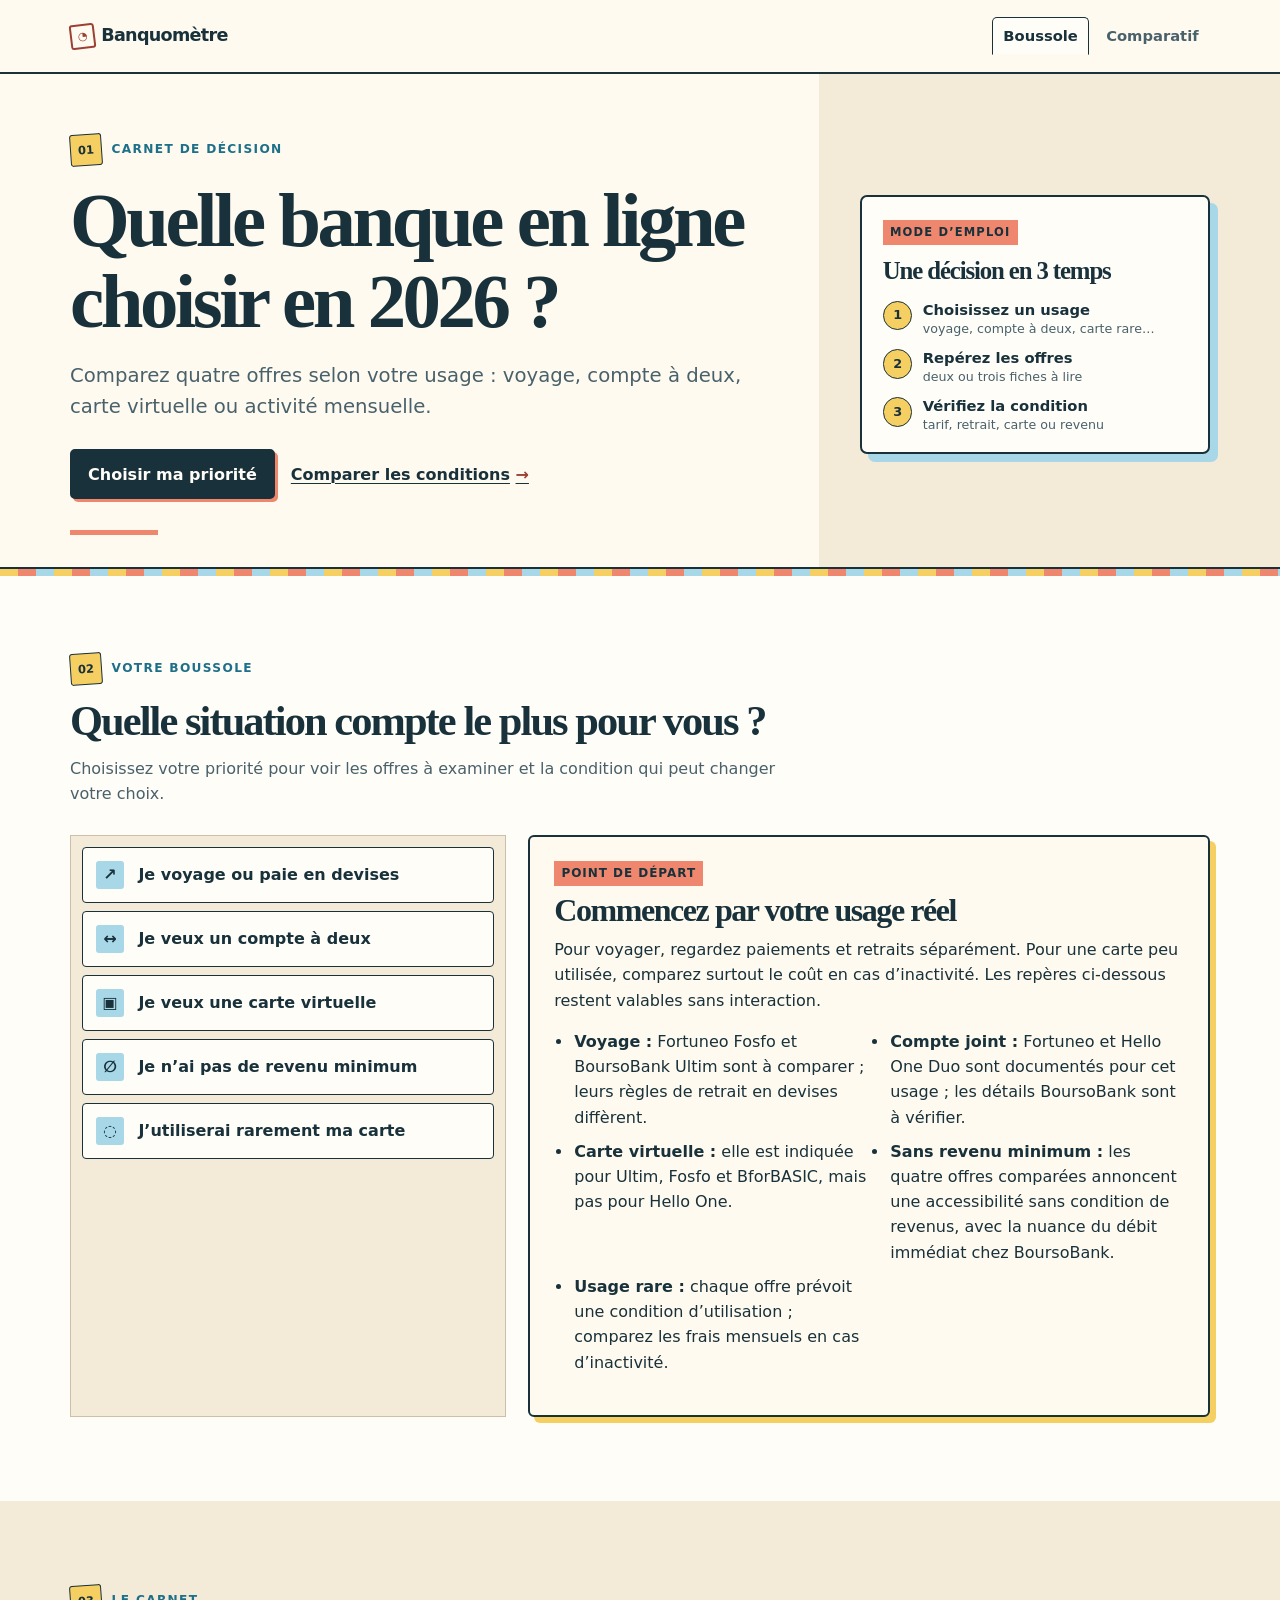
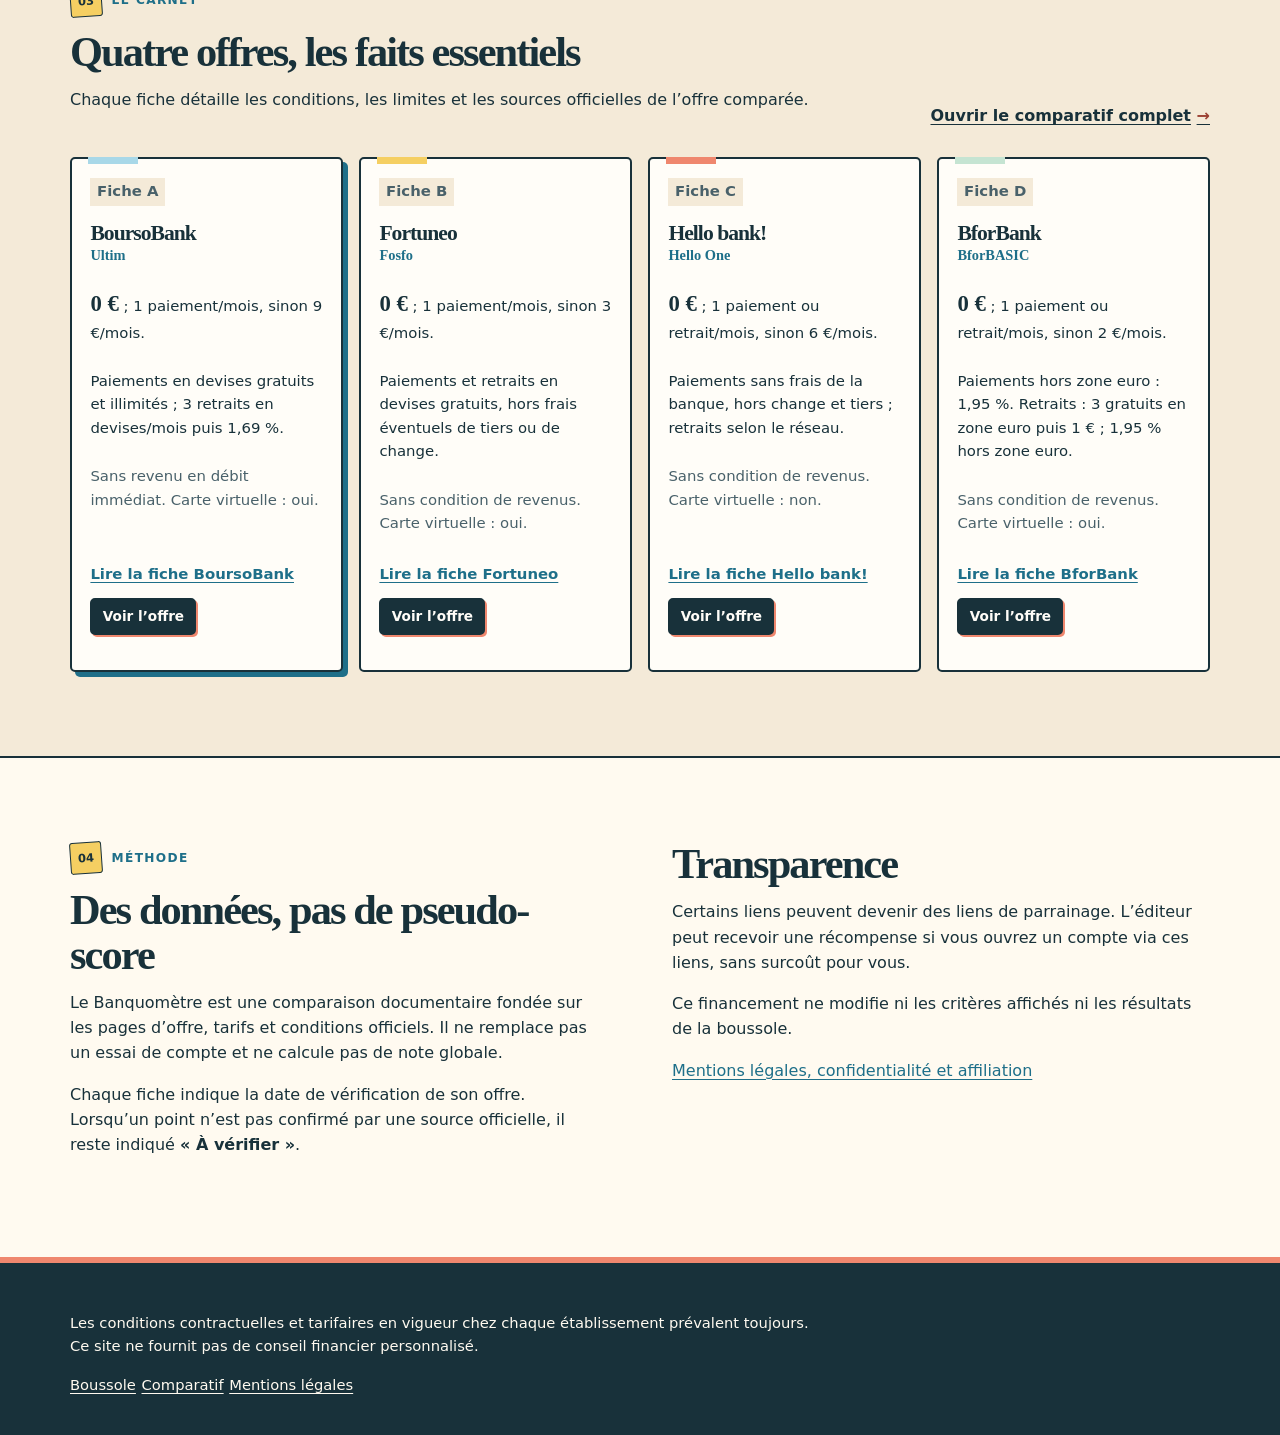
==== commit 2e46bd06: "Refine decision design and sourced bank guidance" ====
--- a/index.html
+++ b/index.html
@@ -17,18 +17,18 @@
   <a class="skip-link" href="#contenu">Aller au contenu</a>
   <header class="site-header"><div class="container header-inner"><a class="brand" href="index.html" aria-label="Accueil Banquomètre"><span aria-hidden="true">◔</span> Banquomètre</a><nav aria-label="Navigation principale"><a data-nav="home" href="index.html">Boussole</a><a data-nav="comparison" href="comparatif.html">Comparatif</a></nav></div></header>
   <main id="contenu">
-    <section class="hero"><div class="container hero-layout"><div><p class="eyebrow"><span>01</span> Carnet de décision</p><h1>Quelle banque en ligne choisir en 2026&nbsp;?</h1><p class="lede">Partir de votre quotidien est plus utile qu’un classement général. Le Banquomètre compare les conditions de quatre offres, puis vous aide à repérer celles à examiner.</p><p class="hero-actions"><a class="button" href="#priorites">Choisir mon repère</a><a class="text-link" href="comparatif.html">Voir toutes les conditions</a></p></div><aside class="compass-note" aria-label="Méthode du Banquomètre"><span class="compass-mark" aria-hidden="true">↗</span><p><strong>Une réponse, puis ses limites.</strong><br>Chaque repère mène aux offres à regarder et aux conditions à ne pas oublier.</p></aside></div></section>
+    <section class="hero"><div class="container hero-layout"><div><p class="eyebrow"><span>01</span> Carnet de décision</p><h1>Quelle banque en ligne choisir en 2026&nbsp;?</h1><p class="lede">Comparez quatre offres selon votre usage : voyage, compte à deux, carte virtuelle ou activité mensuelle.</p><p class="hero-actions"><a class="button" href="#priorites">Choisir ma priorité</a><a class="text-link" href="comparatif.html">Comparer les conditions</a></p></div><aside class="choice-path" aria-labelledby="path-title"><p class="panel-label">Mode d’emploi</p><h2 id="path-title">Une décision en 3 temps</h2><ol><li><span>1</span><div><strong>Choisissez un usage</strong><small>voyage, compte à deux, carte rare…</small></div></li><li><span>2</span><div><strong>Repérez les offres</strong><small>deux ou trois fiches à lire</small></div></li><li><span>3</span><div><strong>Vérifiez la condition</strong><small>tarif, retrait, carte ou revenu</small></div></li></ol></aside></div></section>
 
-    <section id="priorites" class="section decision-section" aria-labelledby="priority-title"><div class="container"><div class="section-kicker"><span>02</span><p>Votre boussole</p></div><h2 id="priority-title">Quelle situation compte le plus pour vous&nbsp;?</h2><p class="section-intro">Choisissez un seul repère. La réponse n’est pas un classement : elle indique les offres à lire en priorité et ce qui peut changer le choix.</p><div class="priority-layout"><div class="priority-list" role="group" aria-label="Choisir une priorité"><button type="button" class="priority-button" data-priority="travel" aria-pressed="false"><span>↗</span> Je voyage ou paie en devises</button><button type="button" class="priority-button" data-priority="joint" aria-pressed="false"><span>↔</span> Je veux un compte à deux</button><button type="button" class="priority-button" data-priority="virtual" aria-pressed="false"><span>▣</span> Je veux une carte virtuelle</button><button type="button" class="priority-button" data-priority="income" aria-pressed="false"><span>∅</span> Je n’ai pas de revenu minimum</button><button type="button" class="priority-button" data-priority="rare" aria-pressed="false"><span>◌</span> J’utiliserai rarement ma carte</button></div><div id="priority-answer" class="decision-answer"><p class="answer-label">Point de départ</p><h3>Commencez par votre usage réel</h3><p>Pour voyager, regardez paiements et retraits séparément. Pour une carte peu utilisée, comparez surtout le coût en cas d’inactivité. Les repères ci-dessous restent valables sans interaction.</p><ul><li><strong>Voyage :</strong> Fortuneo Fosfo et BoursoBank Ultim sont à comparer ; leurs règles de retrait en devises diffèrent.</li><li><strong>Compte joint :</strong> Fortuneo et Hello One Duo sont documentés pour cet usage ; les détails BoursoBank sont à vérifier.</li><li><strong>Carte virtuelle :</strong> elle est indiquée pour Ultim, Fosfo et BforBASIC, mais pas pour Hello One.</li><li><strong>Sans revenu minimum :</strong> les quatre offres comparées annoncent une accessibilité sans condition de revenus, avec la nuance du débit immédiat chez BoursoBank.</li><li><strong>Usage rare :</strong> chaque offre prévoit une condition d’utilisation ; comparez les frais mensuels en cas d’inactivité.</li></ul></div></div><p id="priority-status" class="sr-only" aria-live="polite"></p></div></section>
+    <section id="priorites" class="section decision-section" aria-labelledby="priority-title"><div class="container"><div class="section-kicker"><span>02</span><p>Votre boussole</p></div><h2 id="priority-title">Quelle situation compte le plus pour vous&nbsp;?</h2><p class="section-intro">Choisissez votre priorité pour voir les offres à examiner et la condition qui peut changer votre choix.</p><div class="priority-layout"><div class="priority-list" role="group" aria-label="Choisir une priorité"><button type="button" class="priority-button" data-priority="travel" aria-pressed="false"><span>↗</span> Je voyage ou paie en devises</button><button type="button" class="priority-button" data-priority="joint" aria-pressed="false"><span>↔</span> Je veux un compte à deux</button><button type="button" class="priority-button" data-priority="virtual" aria-pressed="false"><span>▣</span> Je veux une carte virtuelle</button><button type="button" class="priority-button" data-priority="income" aria-pressed="false"><span>∅</span> Je n’ai pas de revenu minimum</button><button type="button" class="priority-button" data-priority="rare" aria-pressed="false"><span>◌</span> J’utiliserai rarement ma carte</button></div><div id="priority-answer" class="decision-answer"><p class="answer-label">Point de départ</p><h3>Commencez par votre usage réel</h3><p>Pour voyager, regardez paiements et retraits séparément. Pour une carte peu utilisée, comparez surtout le coût en cas d’inactivité. Les repères ci-dessous restent valables sans interaction.</p><ul><li><strong>Voyage :</strong> Fortuneo Fosfo et BoursoBank Ultim sont à comparer ; leurs règles de retrait en devises diffèrent.</li><li><strong>Compte joint :</strong> Fortuneo et Hello One Duo sont documentés pour cet usage ; les détails BoursoBank sont à vérifier.</li><li><strong>Carte virtuelle :</strong> elle est indiquée pour Ultim, Fosfo et BforBASIC, mais pas pour Hello One.</li><li><strong>Sans revenu minimum :</strong> les quatre offres comparées annoncent une accessibilité sans condition de revenus, avec la nuance du débit immédiat chez BoursoBank.</li><li><strong>Usage rare :</strong> chaque offre prévoit une condition d’utilisation ; comparez les frais mensuels en cas d’inactivité.</li></ul></div></div><p id="priority-status" class="sr-only" aria-live="polite"></p></div></section>
 
-    <section class="section offer-ledger" aria-labelledby="offers-title"><div class="container"><div class="section-heading"><div><div class="section-kicker"><span>03</span><p>Le carnet</p></div><h2 id="offers-title">Quatre offres, les faits essentiels</h2><p>Les montants et conditions ci-dessous sont visibles avant tout chargement JavaScript. Les fiches donnent les sources et les nuances.</p></div><a class="text-link" href="comparatif.html">Ouvrir le comparatif complet</a></div><div class="static-offer-grid">
-      <article class="static-offer featured-static"><p class="offer-number">01</p><h3>BoursoBank <span>Ultim</span></h3><p><strong>0 €</strong> ; 1 paiement/mois, sinon 9 €/mois.</p><p>Paiements en devises gratuits et illimités ; 3 retraits en devises/mois puis 1,69 %.</p><p class="offer-note">Sans revenu en débit immédiat. Carte virtuelle : oui.</p><p class="offer-actions"><a href="boursobank.html">Lire la fiche BoursoBank</a><a class="button small-button" data-offer-link="boursobank" href="https://www.boursobank.com/banque/carte-bancaire-gratuite-ultim">Voir l’offre</a></p></article>
-      <article class="static-offer"><p class="offer-number">02</p><h3>Fortuneo <span>Fosfo</span></h3><p><strong>0 €</strong> ; 1 paiement/mois, sinon 3 €/mois.</p><p>Paiements et retraits en devises gratuits, hors frais éventuels de tiers ou de change.</p><p class="offer-note">Sans condition de revenus. Carte virtuelle : oui.</p><p class="offer-actions"><a href="fortuneo.html">Lire la fiche Fortuneo</a><a class="button small-button" data-offer-link="fortuneo" href="https://www.fortuneo.fr/compte-bancaire/decouvrir-fosfo">Voir l’offre</a></p></article>
-      <article class="static-offer"><p class="offer-number">03</p><h3>Hello bank! <span>Hello One</span></h3><p><strong>0 €</strong> ; 1 paiement ou retrait/mois, sinon 6 €/mois.</p><p>Paiements sans frais de la banque, hors change et tiers ; retraits selon le réseau.</p><p class="offer-note">Sans condition de revenus. Carte virtuelle : non.</p><p class="offer-actions"><a href="hello-bank.html">Lire la fiche Hello bank!</a><a class="button small-button" data-offer-link="hello-bank" href="https://www.hellobank.fr/fr/offre/compte-et-cartes/hello-one/">Voir l’offre</a></p></article>
-      <article class="static-offer"><p class="offer-number">04</p><h3>BforBank <span>BforBASIC</span></h3><p><strong>0 €</strong> ; 1 paiement ou retrait/mois, sinon 2 €/mois.</p><p>Paiements hors zone euro : 1,95 %. Retraits : 3 gratuits en zone euro puis 1 € ; 1,95 % hors zone euro.</p><p class="offer-note">Sans condition de revenus. Carte virtuelle : oui.</p><p class="offer-actions"><a href="bforbank.html">Lire la fiche BforBank</a><a class="button small-button" data-offer-link="bforbank" href="https://www.bforbank.com/compte-bancaire/carte-bancaire-bforbasic">Voir l’offre</a></p></article>
+    <section class="section offer-ledger" aria-labelledby="offers-title"><div class="container"><div class="section-heading"><div><div class="section-kicker"><span>03</span><p>Le carnet</p></div><h2 id="offers-title">Quatre offres, les faits essentiels</h2><p>Chaque fiche détaille les conditions, les limites et les sources officielles de l’offre comparée.</p></div><a class="text-link" href="comparatif.html">Ouvrir le comparatif complet</a></div><div class="static-offer-grid">
+      <article class="static-offer featured-static"><p class="offer-number">Fiche A</p><h3>BoursoBank <span>Ultim</span></h3><p><strong>0 €</strong> ; 1 paiement/mois, sinon 9 €/mois.</p><p>Paiements en devises gratuits et illimités ; 3 retraits en devises/mois puis 1,69 %.</p><p class="offer-note">Sans revenu en débit immédiat. Carte virtuelle : oui.</p><p class="offer-actions"><a href="boursobank.html">Lire la fiche BoursoBank</a><a class="button small-button" data-offer-link="boursobank" href="https://www.boursobank.com/banque/carte-bancaire-gratuite-ultim">Voir l’offre</a></p></article>
+      <article class="static-offer"><p class="offer-number">Fiche B</p><h3>Fortuneo <span>Fosfo</span></h3><p><strong>0 €</strong> ; 1 paiement/mois, sinon 3 €/mois.</p><p>Paiements et retraits en devises gratuits, hors frais éventuels de tiers ou de change.</p><p class="offer-note">Sans condition de revenus. Carte virtuelle : oui.</p><p class="offer-actions"><a href="fortuneo.html">Lire la fiche Fortuneo</a><a class="button small-button" data-offer-link="fortuneo" href="https://www.fortuneo.fr/compte-bancaire/decouvrir-fosfo">Voir l’offre</a></p></article>
+      <article class="static-offer"><p class="offer-number">Fiche C</p><h3>Hello bank! <span>Hello One</span></h3><p><strong>0 €</strong> ; 1 paiement ou retrait/mois, sinon 6 €/mois.</p><p>Paiements sans frais de la banque, hors change et tiers ; retraits selon le réseau.</p><p class="offer-note">Sans condition de revenus. Carte virtuelle : non.</p><p class="offer-actions"><a href="hello-bank.html">Lire la fiche Hello bank!</a><a class="button small-button" data-offer-link="hello-bank" href="https://www.hellobank.fr/fr/offre/compte-et-cartes/hello-one/">Voir l’offre</a></p></article>
+      <article class="static-offer"><p class="offer-number">Fiche D</p><h3>BforBank <span>BforBASIC</span></h3><p><strong>0 €</strong> ; 1 paiement ou retrait/mois, sinon 2 €/mois.</p><p>Paiements hors zone euro : 1,95 %. Retraits : 3 gratuits en zone euro puis 1 € ; 1,95 % hors zone euro.</p><p class="offer-note">Sans condition de revenus. Carte virtuelle : oui.</p><p class="offer-actions"><a href="bforbank.html">Lire la fiche BforBank</a><a class="button small-button" data-offer-link="bforbank" href="https://www.bforbank.com/compte-bancaire/carte-bancaire-bforbasic">Voir l’offre</a></p></article>
     </div></div></section>
 
-    <section class="section source-section" aria-labelledby="method-title"><div class="container two-columns"><div><div class="section-kicker"><span>04</span><p>Méthode</p></div><h2 id="method-title">Des données, pas de pseudo-score</h2><p>Une offre peut être plus pratique pour voyager et moins adaptée à une carte rarement utilisée. Le Banquomètre ne calcule pas de note globale et ne modifie pas les résultats pour favoriser une banque.</p><p>Les informations affichées proviennent des pages d’offre, tarifs et conditions officiels. <time datetime="2026-10-01">Vérification des données Hello bank! et BforBank : 1er octobre 2026.</time></p></div><div><h2>Transparence</h2><p>Certains liens peuvent devenir des liens de parrainage. L’éditeur peut recevoir une récompense si vous ouvrez un compte via ces liens, sans surcoût pour vous.</p><p><a href="mentions-legales.html">Mentions légales, confidentialité et affiliation</a></p></div></div></section>
+    <section class="section source-section" aria-labelledby="method-title"><div class="container two-columns"><div><div class="section-kicker"><span>04</span><p>Méthode</p></div><h2 id="method-title">Des données, pas de pseudo-score</h2><p>Le Banquomètre est une comparaison documentaire fondée sur les pages d’offre, tarifs et conditions officiels. Il ne remplace pas un essai de compte et ne calcule pas de note globale.</p><p>Chaque fiche indique la date de vérification de son offre. Lorsqu’un point n’est pas confirmé par une source officielle, il reste indiqué <strong>« À vérifier »</strong>.</p></div><div><h2>Transparence</h2><p>Certains liens peuvent devenir des liens de parrainage. L’éditeur peut recevoir une récompense si vous ouvrez un compte via ces liens, sans surcoût pour vous.</p><p>Ce financement ne modifie ni les critères affichés ni les résultats de la boussole.</p><p><a href="mentions-legales.html">Mentions légales, confidentialité et affiliation</a></p></div></div></section>
   </main>
   <footer class="site-footer"><div class="container"><p>Les conditions contractuelles et tarifaires en vigueur chez chaque établissement prévalent toujours. Ce site ne fournit pas de conseil financier personnalisé.</p><nav aria-label="Liens de pied de page"><a href="index.html">Boussole</a><a href="comparatif.html">Comparatif</a><a href="mentions-legales.html">Mentions légales</a></nav></div></footer>
   <script src="js/banques.js"></script><script src="js/app.js"></script>
--- a/css/style.css
+++ b/css/style.css
@@ -1,22 +1,1005 @@
-:root { --ink:#142634; --ink-soft:#34505f; --paper:#fffaf0; --paper-deep:#f4ead8; --mint:#9ed8c3; --mint-deep:#176f66; --coral:#e97962; --coral-deep:#9f4032; --sun:#f2c84b; --line:#d5c8b3; --white:#fffdf8; --focus:#b9442b; --radius:18px; }
-* { box-sizing:border-box; }
-[hidden] { display:none !important; }
-html { scroll-behavior:smooth; }
-body { margin:0; background:var(--paper); color:var(--ink); font-family:system-ui,-apple-system,BlinkMacSystemFont,"Segoe UI",sans-serif; font-size:16px; line-height:1.6; }
-a { color:var(--mint-deep); text-decoration-thickness:1px; text-underline-offset:3px; } a:hover { color:var(--ink); }
-a:focus-visible,button:focus-visible,input:focus-visible { outline:3px solid var(--focus); outline-offset:3px; } button { font:inherit; }
-.container { width:min(1160px,calc(100% - 2rem)); margin-inline:auto; }.narrow { max-width:760px; }
-.skip-link { position:absolute; z-index:20; top:0; left:1rem; padding:.6rem .9rem; transform:translateY(-150%); background:var(--ink); color:#fff; }.skip-link:focus { transform:translateY(0); }
-.site-header { position:relative; border-bottom:1px solid var(--line); background:rgb(255 250 240 / .92); }.header-inner { display:flex; align-items:center; justify-content:space-between; min-height:70px; gap:1rem; }.brand,.site-brand { color:var(--ink); font-size:1.08rem; font-weight:800; letter-spacing:-.035em; text-decoration:none; }.brand span { display:inline-grid; width:1.4rem; height:1.4rem; place-items:center; margin-right:.25rem; border:1px solid var(--ink); border-radius:50% 42% 55% 47%; color:var(--coral); transform:rotate(-18deg); }.site-header nav,.site-footer nav { display:flex; flex-wrap:wrap; gap:1.1rem; }.site-header nav a { color:var(--ink-soft); font-size:.93rem; font-weight:750; text-decoration:none; }.site-header nav a[aria-current="page"] { color:var(--ink); text-decoration:underline; text-decoration-color:var(--coral); text-decoration-thickness:3px; }
-h1,h2,h3,h4 { margin-top:0; color:var(--ink); line-height:1.12; letter-spacing:-.045em; } h1 { max-width:820px; margin-bottom:1.2rem; font-size:clamp(2.5rem,6vw,5.3rem); } h2 { margin-bottom:.8rem; font-size:clamp(1.7rem,3.6vw,2.65rem); } h3 { margin-bottom:.55rem; font-size:1.32rem; } h4 { font-size:1rem; } p { margin:.55rem 0 1rem; }.lede { max-width:710px; color:var(--ink-soft); font-size:clamp(1.08rem,2vw,1.25rem); }.section { padding:5.5rem 0; }
-.hero { position:relative; overflow:hidden; padding:4.25rem 0 3.5rem; background:var(--paper); }.hero::before { position:absolute; top:-18rem; right:-11rem; width:38rem; height:38rem; border:1px solid var(--mint-deep); border-radius:44% 56% 49% 51%; content:""; opacity:.25; transform:rotate(20deg); }.hero::after { position:absolute; right:19%; bottom:2rem; width:6rem; height:6rem; border:12px solid var(--sun); border-radius:54% 46% 41% 59%; content:""; opacity:.55; }.hero-layout { position:relative; z-index:1; display:grid; grid-template-columns:minmax(0,1fr) 270px; align-items:end; gap:3rem; }.eyebrow,.section-kicker { display:flex; align-items:center; gap:.6rem; margin:0 0 .9rem; color:var(--mint-deep); font-size:.78rem; font-weight:850; letter-spacing:.1em; text-transform:uppercase; }.eyebrow span,.section-kicker span { display:inline-grid; width:2.15rem; height:2.15rem; place-items:center; border-radius:51% 49% 45% 55%; background:var(--sun); color:var(--ink); font-size:.75rem; letter-spacing:0; transform:rotate(-7deg); }.section-kicker p { margin:0; }.hero-actions { display:flex; flex-wrap:wrap; align-items:center; gap:1.1rem; margin-top:1.7rem; }.button { display:inline-flex; align-items:center; justify-content:center; min-height:45px; padding:.65rem 1rem; border:1px solid var(--ink); border-radius:9px 12px 8px 13px; background:var(--ink); color:var(--paper); font-weight:800; text-align:center; text-decoration:none; cursor:pointer; }.button:hover { border-color:var(--mint-deep); background:var(--mint-deep); color:#fff; }.button-secondary { background:transparent; color:var(--ink); }.button-secondary:hover { color:#fff; }.small-button { min-height:36px; padding:.4rem .65rem; font-size:.86rem; }.text-link { display:inline-flex; align-items:center; gap:.25rem; color:var(--ink); font-weight:750; }.text-link::after { color:var(--coral); content:"→"; transition:transform .18s ease; }.text-link:hover::after { transform:translateX(3px); }.compass-note { position:relative; align-self:center; padding:1.4rem 1.25rem 1.15rem; border:1px solid var(--ink); border-radius:48% 52% 44% 56%; background:var(--mint); box-shadow:8px 8px 0 var(--coral); transform:rotate(2deg); }.compass-note p { position:relative; z-index:1; margin:0; font-size:.94rem; line-height:1.45; }.compass-mark { position:absolute; top:-1.4rem; right:.9rem; color:var(--ink); font-size:4rem; line-height:1; transform:rotate(-12deg); }
-.decision-section { border-top:1px solid var(--line); background:var(--white); }.section-intro { max-width:760px; color:var(--ink-soft); }.priority-layout { display:grid; grid-template-columns:minmax(280px,.78fr) minmax(0,1.22fr); gap:1.2rem; margin-top:2rem; }.priority-list { display:grid; align-content:start; gap:.6rem; }.priority-button { display:flex; align-items:center; gap:.65rem; width:100%; padding:.8rem .9rem; border:1px solid var(--line); border-radius:8px 14px 10px 12px; background:var(--paper); color:var(--ink); font-weight:750; text-align:left; cursor:pointer; }.priority-button span { display:inline-grid; flex:0 0 1.8rem; width:1.8rem; height:1.8rem; place-items:center; border-radius:50% 48% 55% 46%; background:var(--sun); color:var(--ink); }.priority-button:hover,.priority-button[aria-pressed="true"] { border-color:var(--ink); background:var(--mint); }.priority-button[aria-pressed="true"] { box-shadow:4px 4px 0 var(--coral); }.decision-answer { min-height:280px; padding:1.75rem; border:1px solid var(--ink); border-radius:var(--radius) 8px var(--radius) 8px; background:var(--paper); }.decision-answer h3 { max-width:620px; font-size:clamp(1.35rem,2.7vw,2rem); }.decision-answer ul { display:grid; grid-template-columns:repeat(2,minmax(0,1fr)); gap:.65rem 1.3rem; padding-left:1.1rem; }.decision-answer li { padding-left:.15rem; }.answer-label { margin:0 0 .5rem; color:var(--coral-deep); font-size:.8rem; font-weight:850; letter-spacing:.08em; text-transform:uppercase; }.answer-limit { padding:.75rem .85rem; border-left:4px solid var(--coral); background:var(--paper-deep); }.answer-links { display:flex; flex-wrap:wrap; gap:1rem; } html:not(.js) .priority-list { display:none; }
-.offer-ledger { position:relative; background:var(--paper-deep); }.section-heading { display:flex; align-items:end; justify-content:space-between; gap:1.5rem; margin-bottom:1.8rem; }.static-offer-grid { display:grid; grid-template-columns:repeat(4,minmax(0,1fr)); gap:1rem; }.static-offer { display:flex; min-width:0; flex-direction:column; padding:1.25rem; border:1px solid var(--ink); border-radius:11px 17px 9px 15px; background:var(--white); }.featured-static { transform:translateY(-.45rem); box-shadow:6px 7px 0 var(--mint-deep); }.offer-number { width:max-content; margin:0 0 1.2rem; padding:.2rem .5rem; border-radius:5px 8px 6px 8px; background:var(--sun); color:var(--ink); font-size:.78rem; font-weight:850; }.static-offer h3 span { display:block; margin-top:.25rem; color:var(--mint-deep); font-size:.9rem; font-weight:700; letter-spacing:0; }.static-offer p { font-size:.94rem; }.static-offer p strong { font-size:1.35rem; }.offer-note { color:var(--ink-soft); }.offer-actions { display:flex; flex-wrap:wrap; align-items:center; gap:.8rem; margin-top:auto; padding-top:.7rem; }.offer-actions a { margin-top:0; font-weight:800; }
-.source-section { border-top:1px solid var(--line); }.two-columns { display:grid; grid-template-columns:repeat(2,minmax(0,1fr)); gap:4rem; }.source-list { padding-left:1.1rem; }.source-list li { margin:.45rem 0; }.site-footer { padding:2.4rem 0; border-top:1px solid var(--line); background:var(--ink); color:var(--paper); font-size:.92rem; }.site-footer p { max-width:760px; }.site-footer nav a { color:var(--paper); }
-.page-intro { padding:4.25rem 0 3rem; background:var(--paper-deep); }.breadcrumbs,.breadcrumb { display:flex; flex-wrap:wrap; gap:.55rem; margin:0 0 1.1rem; color:var(--ink-soft); font-size:.9rem; }.breadcrumb ol { display:flex; flex-wrap:wrap; gap:.55rem; padding:0; margin:0; list-style:none; }.breadcrumb li + li::before { margin-right:.55rem; content:"/"; }.comparison-section { background:var(--white); }.filters fieldset { display:flex; flex-wrap:wrap; gap:.7rem; margin:0; padding:1.15rem; border:1px solid var(--line); border-radius:13px 9px 15px 10px; background:var(--paper); }.filters legend { padding:0 .4rem; font-weight:850; }.filters label { display:flex; align-items:center; gap:.45rem; padding:.35rem .55rem; border-radius:7px; color:var(--ink); font-weight:650; }.filters label:has(input:checked) { background:var(--mint); }.filters input { width:1.05rem; height:1.05rem; accent-color:var(--mint-deep); }.filter-status { margin:1rem 0 .45rem; color:var(--mint-deep); font-size:.92rem; font-weight:750; }.filter-explanation { max-width:850px; margin:.75rem 0 1.4rem; padding:.85rem 1rem; border-left:4px solid var(--sun); background:var(--paper-deep); }.comparison-table-wrap { overflow:hidden; border:1px solid var(--ink); border-radius:14px 8px 15px 10px; background:var(--white); }table { width:100%; border-collapse:collapse; }caption { padding:.75rem 1rem; background:var(--mint); color:var(--ink); font-weight:850; text-align:left; }th,td { padding:1rem; border-bottom:1px solid var(--line); text-align:left; vertical-align:top; }thead th { background:var(--ink); color:var(--paper); font-size:.86rem; }tbody tr:nth-child(even) { background:#fff8ea; }tbody tr:last-child th,tbody tr:last-child td { border-bottom:0; }tbody th { min-width:135px; font-size:1rem; }tbody th span { display:block; margin-top:.15rem; color:var(--mint-deep); font-size:.85rem; font-weight:700; }td { color:var(--ink-soft); font-size:.93rem; }td strong { color:var(--ink); }
-.detail-page { max-width:920px; padding-top:1.5rem; padding-bottom:4.5rem; }.detail-page .page-intro { margin:0 0 2rem; padding:2rem; border:1px solid var(--line); border-radius:16px 9px 17px 11px; background:var(--paper-deep); }.detail-page .page-intro h1 { font-size:clamp(2.15rem,5vw,4rem); }.detail-page article > section { margin:2.75rem 0; }.lead { max-width:720px; color:var(--ink-soft); font-size:1.1rem; }.verification { color:var(--ink-soft); font-size:.92rem; }.fact-grid { display:grid; grid-template-columns:repeat(2,minmax(0,1fr)); margin:1.4rem 0; border:1px solid var(--line); border-radius:14px 8px 15px 10px; overflow:hidden; }.fact-grid div { padding:1rem; border-right:1px solid var(--line); border-bottom:1px solid var(--line); background:var(--white); }.fact-grid div:nth-child(even) { border-right:0; }.fact-grid div:nth-last-child(-n + 2) { border-bottom:0; }.fact-grid dt { color:var(--ink-soft); font-size:.83rem; font-weight:700; }.fact-grid dd { margin:.2rem 0 0; font-weight:700; }.decision-grid { display:grid; grid-template-columns:repeat(3,minmax(0,1fr)); gap:1rem; }.decision-card { padding:1.2rem; border-radius:11px 16px 9px 14px; }.decision-card h2 { font-size:1.2rem; }.decision-card p { margin-bottom:0; }.decision-card.helps { background:var(--mint); }.decision-card.limits { background:#f9d9cd; }.decision-card.profile { background:#f7e5a6; }.comparison-mini { padding:1.35rem; border:1px dashed var(--ink-soft); border-radius:var(--radius); }.comparison-item { padding:.7rem 0; border-top:1px solid var(--line); }.offer-panel { padding:1.5rem; border:1px solid var(--ink); border-radius:15px 8px 17px 11px; background:var(--mint); }.offer-panel h2 { margin-bottom:.6rem; }.disclosure { color:var(--ink-soft); font-size:.9rem; }.detail-page details { padding:.95rem 0; border-bottom:1px solid var(--line); }.detail-page summary { cursor:pointer; font-weight:800; }.detail-page details p { margin:.75rem 0 0; }
-.sr-only { position:absolute; width:1px; height:1px; padding:0; margin:-1px; overflow:hidden; clip:rect(0,0,0,0); white-space:nowrap; border:0; }
-@media (max-width:880px) { .static-offer-grid { grid-template-columns:repeat(2,minmax(0,1fr)); }.decision-grid { grid-template-columns:1fr; }.two-columns { gap:2.5rem; } }
-@media (max-width:720px) { .container { width:min(1160px,calc(100% - 1.25rem)); }.header-inner { min-height:62px; }.site-header nav,.site-footer nav { gap:.8rem; }.hero { padding:2.8rem 0 2.5rem; }.hero::before { top:-13rem; right:-18rem; }.hero::after { right:7%; bottom:.8rem; width:4rem; height:4rem; border-width:8px; }.hero-layout,.priority-layout,.two-columns { grid-template-columns:1fr; gap:1.5rem; }.compass-note { display:none; }.section { padding:3.75rem 0; }.section-heading { align-items:start; flex-direction:column; gap:.4rem; }.static-offer-grid { grid-template-columns:1fr; }.featured-static { transform:none; }.decision-answer { min-height:auto; padding:1.25rem; }.decision-answer ul { grid-template-columns:1fr; }.priority-button { padding:.75rem; }.page-intro { padding:3.1rem 0 2.3rem; }.filters fieldset { display:grid; grid-template-columns:1fr; gap:.3rem; }.comparison-table-wrap { overflow:visible; border:0; border-radius:0; background:transparent; }table,tbody,tr,th,td { display:block; width:100%; }caption { position:absolute; width:1px; height:1px; padding:0; margin:-1px; overflow:hidden; clip:rect(0,0,0,0); white-space:nowrap; border:0; }thead { display:none; }tbody { display:grid; gap:.85rem; }tbody tr { overflow:hidden; border:1px solid var(--ink); border-radius:13px 8px 15px 10px; background:var(--white); }tbody tr:nth-child(even) { background:var(--white); }tbody th,tbody td { min-width:0; padding:.75rem .9rem; border:0; border-bottom:1px solid var(--line); }tbody th { background:var(--mint); }tbody td { display:grid; grid-template-columns:minmax(105px,.8fr) 1.2fr; gap:.7rem; }tbody td::before { color:var(--ink); font-size:.78rem; font-weight:850; content:attr(data-label); }tbody tr td:last-child { border-bottom:0; }.detail-page { padding-top:1rem; padding-bottom:3rem; }.detail-page .page-intro { padding:1.35rem; }.fact-grid { grid-template-columns:1fr; }.fact-grid div,.fact-grid div:nth-child(even) { border-right:0; }.fact-grid div:nth-last-child(-n + 2) { border-bottom:1px solid var(--line); }.fact-grid div:last-child { border-bottom:0; } }
-@media (max-width:360px) { .header-inner { flex-wrap:wrap; padding-block:.65rem; }.header-inner .brand { flex:1 0 100%; }.site-header nav { gap:.9rem; } }
-@media (prefers-reduced-motion:reduce) { html { scroll-behavior:auto; }.text-link::after { transition:none; } }
+:root {
+--ink:#18313a;
+--ink-soft:#49616a;
+--paper:#fffaf0;
+--paper-deep:#f4ead8;
+--white:#fffdf8;
+--blue:#a8d8e8;
+--blue-deep:#1e6f89;
+--coral:#ef876e;
+--coral-deep:#9b4032;
+--sun:#f5cf62;
+--mint:#c5e4d2;
+--line:#cfbfaa;
+--focus:#b8442c;
+--radius:12px;
+}
+* {
+box-sizing:border-box;
+}
+[hidden] {
+display:none !important;
+}
+html {
+scroll-behavior:smooth;
+}
+body {
+margin:0;
+background:var(--paper);
+color:var(--ink);
+font-family:ui-rounded,"Arial Rounded MT Bold","Trebuchet MS",system-ui,sans-serif;
+font-size:16px;
+line-height:1.58;
+}
+a {
+color:var(--blue-deep);
+text-decoration-thickness:1px;
+text-underline-offset:3px;
+}
+a:hover {
+color:var(--ink);
+}
+a:focus-visible,button:focus-visible,input:focus-visible {
+outline:3px solid var(--focus);
+outline-offset:3px;
+}
+button {
+font:inherit;
+}
+.container {
+width:min(1140px,calc(100% - 2rem));
+margin-inline:auto;
+}
+.narrow {
+max-width:760px;
+}
+.skip-link {
+position:absolute;
+z-index:20;
+top:0;
+left:1rem;
+padding:.65rem .9rem;
+transform:translateY(-150%);
+background:var(--ink);
+color:var(--white);
+}
+.skip-link:focus {
+transform:translateY(0);
+}
+/* Navigation: the tabs of a paper decision file. */
+.site-header {
+position:relative;
+z-index:2;
+border-bottom:2px solid var(--ink);
+background:var(--paper);
+}
+.header-inner {
+display:flex;
+align-items:center;
+justify-content:space-between;
+min-height:72px;
+gap:1rem;
+}
+.brand,.site-brand {
+display:inline-flex;
+align-items:center;
+color:var(--ink);
+font-size:1.1rem;
+font-weight:900;
+letter-spacing:-.04em;
+text-decoration:none;
+}
+.brand span {
+display:inline-grid;
+width:1.55rem;
+height:1.55rem;
+place-items:center;
+margin-right:.4rem;
+border:2px solid currentColor;
+border-radius:3px;
+color:var(--coral-deep);
+font-size:.7rem;
+transform:rotate(-7deg);
+}
+.site-header nav,.site-footer nav {
+display:flex;
+flex-wrap:wrap;
+gap:.35rem;
+}
+.site-header nav a {
+padding:.4rem .65rem;
+border:1px solid transparent;
+border-radius:5px 5px 0 0;
+color:var(--ink-soft);
+font-size:.92rem;
+font-weight:800;
+text-decoration:none;
+}
+.site-header nav a:hover,.site-header nav a[aria-current="page"] {
+border-color:var(--ink);
+border-bottom-color:var(--paper);
+background:var(--white);
+color:var(--ink);
+}
+h1,h2,h3,h4 {
+margin-top:0;
+color:var(--ink);
+font-family:Georgia,"Times New Roman",serif;
+line-height:1.06;
+letter-spacing:-.045em;
+}
+h1 {
+max-width:790px;
+margin-bottom:1.1rem;
+font-size:clamp(2.55rem,6vw,5.2rem);
+}
+h2 {
+margin-bottom:.75rem;
+font-size:clamp(1.72rem,3.5vw,2.65rem);
+}
+h3 {
+margin-bottom:.55rem;
+font-size:1.35rem;
+}
+h4 {
+font-size:1rem;
+}
+p {
+margin:.55rem 0 1rem;
+}
+.lede {
+max-width:700px;
+color:var(--ink-soft);
+font-size:clamp(1.06rem,2vw,1.23rem);
+}
+.section {
+padding:5.25rem 0;
+}
+.eyebrow,.section-kicker {
+display:flex;
+align-items:center;
+gap:.6rem;
+margin:0 0 .85rem;
+color:var(--blue-deep);
+font-size:.76rem;
+font-weight:900;
+letter-spacing:.11em;
+text-transform:uppercase;
+}
+.eyebrow span,.section-kicker span {
+display:inline-grid;
+width:2rem;
+height:2rem;
+place-items:center;
+border:1px solid var(--ink);
+border-radius:3px;
+background:var(--sun);
+color:var(--ink);
+font-size:.72rem;
+letter-spacing:0;
+transform:rotate(-4deg);
+}
+.section-kicker p {
+margin:0;
+}
+/* Cover plus a real procedure: robust rectangle, no clipped decorative callout. */
+.hero {
+padding:3.75rem 0 3.25rem;
+border-bottom:2px solid var(--ink);
+background:linear-gradient(90deg,var(--paper) 0 64%,var(--paper-deep) 64%);
+}
+.hero-layout {
+display:grid;
+grid-template-columns:minmax(0,1fr) minmax(285px,350px);
+align-items:center;
+gap:4rem;
+}
+.hero-layout > div {
+position:relative;
+}
+.hero-layout > div::after {
+position:absolute;
+bottom:-1.25rem;
+left:0;
+width:5.5rem;
+border-bottom:5px solid var(--coral);
+content:"";
+}
+.hero-actions {
+display:flex;
+flex-wrap:wrap;
+align-items:center;
+gap:1rem;
+margin-top:1.7rem;
+}
+.button {
+display:inline-flex;
+align-items:center;
+justify-content:center;
+min-height:46px;
+padding:.64rem 1rem;
+border:2px solid var(--ink);
+border-radius:5px;
+background:var(--ink);
+color:var(--white);
+font-weight:900;
+text-align:center;
+text-decoration:none;
+box-shadow:3px 3px 0 var(--coral);
+cursor:pointer;
+}
+.button:hover {
+border-color:var(--blue-deep);
+background:var(--blue-deep);
+color:var(--white);
+box-shadow:3px 3px 0 var(--sun);
+}
+.button-secondary {
+background:transparent;
+color:var(--ink);
+box-shadow:none;
+}
+.button-secondary:hover {
+color:var(--white);
+}
+.small-button {
+min-height:36px;
+padding:.35rem .65rem;
+font-size:.85rem;
+box-shadow:2px 2px 0 var(--coral);
+}
+.text-link {
+display:inline-flex;
+align-items:center;
+gap:.35rem;
+color:var(--ink);
+font-weight:900;
+}
+.text-link::after {
+color:var(--coral-deep);
+content:"\2192";
+transition:transform .18s ease;
+}
+.text-link:hover::after {
+transform:translateX(3px);
+}
+.choice-path {
+padding:1.35rem 1.3rem 1.15rem;
+border:2px solid var(--ink);
+border-radius:7px;
+background:var(--white);
+box-shadow:8px 8px 0 var(--blue);
+}
+.panel-label {
+display:inline-block;
+margin:0 0 .85rem;
+padding:.2rem .45rem;
+background:var(--coral);
+color:var(--ink);
+font-size:.72rem;
+font-weight:900;
+letter-spacing:.1em;
+text-transform:uppercase;
+}
+.choice-path h2 {
+margin-bottom:1rem;
+font-size:1.55rem;
+}
+.choice-path ol {
+display:grid;
+gap:.75rem;
+margin:0;
+padding:0;
+list-style:none;
+}
+.choice-path li {
+display:grid;
+grid-template-columns:1.85rem minmax(0,1fr);
+align-items:start;
+gap:.65rem;
+}
+.choice-path li > span {
+display:grid;
+width:1.85rem;
+height:1.85rem;
+place-items:center;
+border:1px solid var(--ink);
+border-radius:50%;
+background:var(--sun);
+font-size:.8rem;
+font-weight:900;
+}
+.choice-path strong,.choice-path small {
+display:block;
+}
+.choice-path strong {
+font-size:.92rem;
+line-height:1.25;
+}
+.choice-path small {
+margin-top:.1rem;
+color:var(--ink-soft);
+font-size:.79rem;
+line-height:1.3;
+}
+/* The decision board keeps the first useful action directly under the cover. */
+.decision-section {
+position:relative;
+background:var(--white);
+}
+.decision-section::before {
+position:absolute;
+top:0;
+left:0;
+width:100%;
+height:7px;
+background:repeating-linear-gradient(90deg,var(--sun) 0 18px,var(--coral) 18px 36px,var(--blue) 36px 54px);
+content:"";
+}
+.section-intro {
+max-width:735px;
+color:var(--ink-soft);
+}
+.priority-layout {
+display:grid;
+grid-template-columns:minmax(265px,.78fr) minmax(0,1.22fr);
+gap:1.4rem;
+margin-top:1.8rem;
+}
+.priority-list {
+display:grid;
+align-content:start;
+gap:.5rem;
+padding:.7rem;
+border:1px solid var(--line);
+background:var(--paper-deep);
+}
+.priority-button {
+display:grid;
+grid-template-columns:2rem minmax(0,1fr);
+align-items:center;
+gap:.65rem;
+width:100%;
+min-height:3.5rem;
+padding:.7rem .8rem;
+border:1px solid var(--ink);
+border-radius:4px;
+background:var(--white);
+color:var(--ink);
+font-weight:850;
+text-align:left;
+cursor:pointer;
+}
+.priority-button span {
+display:grid;
+width:1.75rem;
+height:1.75rem;
+place-items:center;
+border-radius:3px;
+background:var(--blue);
+color:var(--ink);
+font-weight:900;
+}
+.priority-button:hover,.priority-button[aria-pressed="true"] {
+background:var(--mint);
+}
+.priority-button[aria-pressed="true"] {
+box-shadow:4px 4px 0 var(--coral);
+}
+.decision-answer {
+min-height:280px;
+padding:1.5rem;
+border:2px solid var(--ink);
+border-radius:6px;
+background:var(--paper);
+box-shadow:6px 6px 0 var(--sun);
+}
+.decision-answer h3 {
+max-width:620px;
+font-size:clamp(1.35rem,2.7vw,2rem);
+}
+.decision-answer ul {
+display:grid;
+grid-template-columns:repeat(2,minmax(0,1fr));
+gap:.55rem 1.3rem;
+padding-left:1.15rem;
+}
+.decision-answer li {
+padding-left:.1rem;
+}
+.answer-label {
+width:max-content;
+max-width:100%;
+margin:0 0 .5rem;
+padding:.2rem .45rem;
+background:var(--coral);
+color:var(--ink);
+font-size:.75rem;
+font-weight:900;
+letter-spacing:.08em;
+text-transform:uppercase;
+}
+.answer-limit {
+padding:.75rem .85rem;
+border-left:5px solid var(--coral);
+background:var(--paper-deep);
+}
+.answer-links {
+display:flex;
+flex-wrap:wrap;
+gap:1rem;
+}
+html:not(.js) .priority-list {
+display:none;
+}
+/* Index-card catalogue: one block, one job, no implicit score. */
+.offer-ledger {
+background:var(--paper-deep);
+}
+.section-heading {
+display:flex;
+align-items:end;
+justify-content:space-between;
+gap:1.5rem;
+margin-bottom:1.8rem;
+}
+.static-offer-grid {
+display:grid;
+grid-template-columns:repeat(4,minmax(0,1fr));
+gap:1rem;
+}
+.static-offer {
+position:relative;
+display:flex;
+min-width:0;
+flex-direction:column;
+padding:1.15rem 1.15rem 1.2rem;
+border:2px solid var(--ink);
+border-radius:5px;
+background:var(--white);
+}
+.static-offer::before {
+position:absolute;
+top:-2px;
+left:1rem;
+width:3.1rem;
+height:7px;
+background:var(--blue);
+content:"";
+}
+.static-offer:nth-child(2)::before {
+background:var(--sun);
+}
+.static-offer:nth-child(3)::before {
+background:var(--coral);
+}
+.static-offer:nth-child(4)::before {
+background:var(--mint);
+}
+.featured-static {
+box-shadow:5px 5px 0 var(--blue-deep);
+}
+.offer-number {
+width:max-content;
+margin:0 0 1rem;
+padding:.15rem .42rem;
+background:var(--paper-deep);
+color:var(--ink-soft);
+font-size:.76rem;
+font-weight:900;
+}
+.static-offer h3 {
+margin-bottom:.85rem;
+}
+.static-offer h3 span {
+display:block;
+margin-top:.2rem;
+color:var(--blue-deep);
+font-size:.9rem;
+font-weight:800;
+letter-spacing:0;
+}
+.static-offer p {
+font-size:.93rem;
+}
+.static-offer p strong {
+font-family:Georgia,"Times New Roman",serif;
+font-size:1.42rem;
+}
+.offer-note {
+color:var(--ink-soft);
+}
+.offer-actions {
+display:flex;
+flex-wrap:wrap;
+align-items:center;
+gap:.75rem;
+margin-top:auto;
+padding-top:.7rem;
+}
+.offer-actions a {
+font-weight:900;
+}
+.source-section {
+border-top:2px solid var(--ink);
+background:var(--paper);
+}
+.two-columns {
+display:grid;
+grid-template-columns:repeat(2,minmax(0,1fr));
+gap:4rem;
+}
+.source-list {
+padding-left:1.1rem;
+}
+.source-list li {
+margin:.45rem 0;
+}
+.site-footer {
+padding:2.4rem 0;
+border-top:6px solid var(--coral);
+background:var(--ink);
+color:var(--paper);
+font-size:.92rem;
+}
+.site-footer p {
+max-width:760px;
+}
+.site-footer nav a {
+color:var(--paper);
+}
+/* Comparison is a filing board: filters first, four separated records after. */
+.page-intro {
+padding:3.8rem 0 3rem;
+border-bottom:2px solid var(--ink);
+background:linear-gradient(105deg,var(--paper-deep) 0 74%,var(--blue) 74%);
+}
+.breadcrumbs,.breadcrumb {
+display:flex;
+flex-wrap:wrap;
+gap:.55rem;
+margin:0 0 1.1rem;
+color:var(--ink-soft);
+font-size:.9rem;
+}
+.breadcrumb ol {
+display:flex;
+flex-wrap:wrap;
+gap:.55rem;
+padding:0;
+margin:0;
+list-style:none;
+}
+.breadcrumb li + li::before {
+margin-right:.55rem;
+content:"/";
+}
+.comparison-section {
+background:var(--white);
+}
+.filters fieldset {
+display:flex;
+flex-wrap:wrap;
+gap:.55rem;
+margin:0;
+padding:1rem;
+border:2px solid var(--ink);
+border-radius:5px;
+background:var(--paper);
+}
+.filters legend {
+padding:0 .45rem;
+background:var(--sun);
+font-weight:900;
+}
+.filters label {
+display:flex;
+align-items:center;
+gap:.45rem;
+padding:.36rem .52rem;
+border:1px solid transparent;
+border-radius:3px;
+color:var(--ink);
+font-weight:750;
+}
+.filters label:has(input:checked) {
+border-color:var(--ink);
+background:var(--mint);
+}
+.filters input {
+width:1.05rem;
+height:1.05rem;
+accent-color:var(--blue-deep);
+}
+.filter-status {
+margin:1rem 0 .45rem;
+color:var(--blue-deep);
+font-size:.92rem;
+font-weight:850;
+}
+.filter-explanation {
+max-width:870px;
+margin:.75rem 0 1.4rem;
+padding:.8rem 1rem;
+border-left:6px solid var(--sun);
+background:var(--paper-deep);
+}
+.comparison-table-wrap {
+overflow:hidden;
+border:2px solid var(--ink);
+border-radius:5px;
+background:var(--white);
+}
+table {
+width:100%;
+border-collapse:collapse;
+}
+caption {
+padding:.75rem 1rem;
+background:var(--blue);
+color:var(--ink);
+font-weight:900;
+text-align:left;
+}
+th,td {
+padding:1rem;
+border-bottom:1px solid var(--line);
+text-align:left;
+vertical-align:top;
+}
+thead th {
+background:var(--ink);
+color:var(--paper);
+font-size:.84rem;
+}
+tbody tr:nth-child(even) {
+background:#fff7e7;
+}
+tbody tr:last-child th,tbody tr:last-child td {
+border-bottom:0;
+}
+tbody th {
+min-width:135px;
+font-size:1rem;
+}
+tbody th span {
+display:block;
+margin-top:.15rem;
+color:var(--blue-deep);
+font-size:.85rem;
+font-weight:800;
+}
+td {
+color:var(--ink-soft);
+font-size:.93rem;
+}
+td strong {
+color:var(--ink);
+}
+/* Detail pages retain their document structure and join the filing-card language. */
+.detail-page {
+max-width:920px;
+padding-top:1.5rem;
+padding-bottom:4.5rem;
+}
+.detail-page .page-intro {
+margin:0 0 2rem;
+padding:2rem;
+border:2px solid var(--ink);
+border-radius:5px;
+background:var(--paper-deep);
+}
+.detail-page .page-intro h1 {
+font-size:clamp(2.15rem,5vw,4rem);
+}
+.detail-page article > section {
+margin:2.75rem 0;
+}
+.lead {
+max-width:720px;
+color:var(--ink-soft);
+font-size:1.1rem;
+}
+.verification {
+color:var(--ink-soft);
+font-size:.92rem;
+}
+.fact-grid {
+display:grid;
+grid-template-columns:repeat(2,minmax(0,1fr));
+margin:1.4rem 0;
+border:2px solid var(--ink);
+border-radius:5px;
+overflow:hidden;
+}
+.fact-grid div {
+padding:1rem;
+border-right:1px solid var(--line);
+border-bottom:1px solid var(--line);
+background:var(--white);
+}
+.fact-grid div:nth-child(even) {
+border-right:0;
+}
+.fact-grid div:nth-last-child(-n + 2) {
+border-bottom:0;
+}
+.fact-grid dt {
+color:var(--ink-soft);
+font-size:.83rem;
+font-weight:800;
+}
+.fact-grid dd {
+margin:.2rem 0 0;
+font-weight:800;
+}
+.decision-grid {
+display:grid;
+grid-template-columns:repeat(3,minmax(0,1fr));
+gap:1rem;
+}
+.decision-card {
+padding:1.2rem;
+border:1px solid var(--ink);
+border-radius:5px;
+}
+.decision-card h2 {
+font-size:1.2rem;
+}
+.decision-card p {
+margin-bottom:0;
+}
+.decision-card.helps {
+background:var(--mint);
+}
+.decision-card.limits {
+background:#f9d9cd;
+}
+.decision-card.profile {
+background:#f7e5a6;
+}
+.comparison-mini {
+padding:1.35rem;
+border:2px dashed var(--ink-soft);
+border-radius:5px;
+}
+.comparison-item {
+padding:.7rem 0;
+border-top:1px solid var(--line);
+}
+.offer-panel {
+padding:1.5rem;
+border:2px solid var(--ink);
+border-radius:5px;
+background:var(--blue);
+}
+.offer-panel h2 {
+margin-bottom:.6rem;
+}
+.disclosure {
+color:var(--ink-soft);
+font-size:.9rem;
+}
+.detail-page details {
+padding:.95rem 0;
+border-bottom:1px solid var(--line);
+}
+.detail-page summary {
+cursor:pointer;
+font-weight:900;
+}
+.detail-page details p {
+margin:.75rem 0 0;
+}
+.sr-only {
+position:absolute;
+width:1px;
+height:1px;
+padding:0;
+margin:-1px;
+overflow:hidden;
+clip:rect(0,0,0,0);
+white-space:nowrap;
+border:0;
+}
+@media (max-width:880px) {
+.hero-layout {
+gap:2.2rem;
+}
+.static-offer-grid {
+grid-template-columns:repeat(2,minmax(0,1fr));
+}
+.decision-grid {
+grid-template-columns:1fr;
+}
+.two-columns {
+gap:2.5rem;
+}
+}
+@media (max-width:720px) {
+.container {
+width:min(1140px,calc(100% - 1.25rem));
+}
+.header-inner {
+min-height:62px;
+}
+.site-header nav,.site-footer nav {
+gap:.25rem;
+}
+.site-header nav a {
+padding:.3rem .4rem;
+}
+.hero {
+padding:2rem 0 1.9rem;
+background:var(--paper);
+}
+.hero-layout,.priority-layout,.two-columns {
+grid-template-columns:1fr;
+gap:1.35rem;
+}
+.hero-layout > div::after {
+bottom:-.75rem;
+}
+.choice-path {
+display:none;
+}
+.section {
+padding:3.5rem 0;
+}
+.decision-section {
+padding-top:2.2rem;
+}
+.priority-layout {
+margin-top:1rem;
+}
+.section-heading {
+align-items:start;
+flex-direction:column;
+gap:.35rem;
+}
+.static-offer-grid {
+grid-template-columns:1fr;
+}
+.featured-static {
+box-shadow:4px 4px 0 var(--blue-deep);
+}
+.priority-list {
+padding:.5rem;
+}
+.priority-button {
+min-height:3.25rem;
+}
+.decision-answer {
+min-height:auto;
+padding:1.2rem;
+box-shadow:4px 4px 0 var(--sun);
+}
+.decision-answer ul {
+grid-template-columns:1fr;
+}
+.page-intro {
+padding:3rem 0 2.25rem;
+background:var(--paper-deep);
+}
+.filters fieldset {
+display:grid;
+grid-template-columns:1fr;
+gap:.2rem;
+}
+.comparison-table-wrap {
+overflow:visible;
+border:0;
+border-radius:0;
+background:transparent;
+}
+table,tbody,tr,th,td {
+display:block;
+width:100%;
+}
+caption {
+position:absolute;
+width:1px;
+height:1px;
+padding:0;
+margin:-1px;
+overflow:hidden;
+clip:rect(0,0,0,0);
+white-space:nowrap;
+border:0;
+}
+thead {
+display:none;
+}
+tbody {
+display:grid;
+gap:.85rem;
+}
+tbody tr {
+overflow:hidden;
+border:2px solid var(--ink);
+border-radius:5px;
+background:var(--white);
+}
+tbody tr:nth-child(even) {
+background:var(--white);
+}
+tbody th,tbody td {
+min-width:0;
+padding:.75rem .85rem;
+border:0;
+border-bottom:1px solid var(--line);
+}
+tbody th {
+background:var(--blue);
+}
+tbody td {
+display:grid;
+grid-template-columns:minmax(102px,.8fr) 1.2fr;
+gap:.65rem;
+}
+tbody td::before {
+color:var(--ink);
+font-size:.77rem;
+font-weight:900;
+content:attr(data-label);
+}
+tbody tr td:last-child {
+border-bottom:0;
+}
+.detail-page {
+padding-top:1rem;
+padding-bottom:3rem;
+}
+.detail-page .page-intro {
+padding:1.3rem;
+}
+.fact-grid {
+grid-template-columns:1fr;
+}
+.fact-grid div,.fact-grid div:nth-child(even) {
+border-right:0;
+}
+.fact-grid div:nth-last-child(-n + 2) {
+border-bottom:1px solid var(--line);
+}
+.fact-grid div:last-child {
+border-bottom:0;
+}
+}
+@media (max-width:360px) {
+.header-inner {
+flex-wrap:wrap;
+padding-block:.6rem;
+}
+.header-inner .brand {
+flex:1 0 100%;
+}
+.site-header nav {
+gap:.2rem;
+}
+.site-header nav a {
+padding-inline:.35rem;
+}
+.hero-actions {
+align-items:stretch;
+flex-direction:column;
+}
+.button {
+width:100%;
+}
+.text-link {
+width:max-content;
+}
+tbody td {
+grid-template-columns:1fr;
+gap:.18rem;
+}
+}
+@media (prefers-reduced-motion:reduce) {
+html {
+scroll-behavior:auto;
+}
+.text-link::after {
+transition:none;
+}
+}
